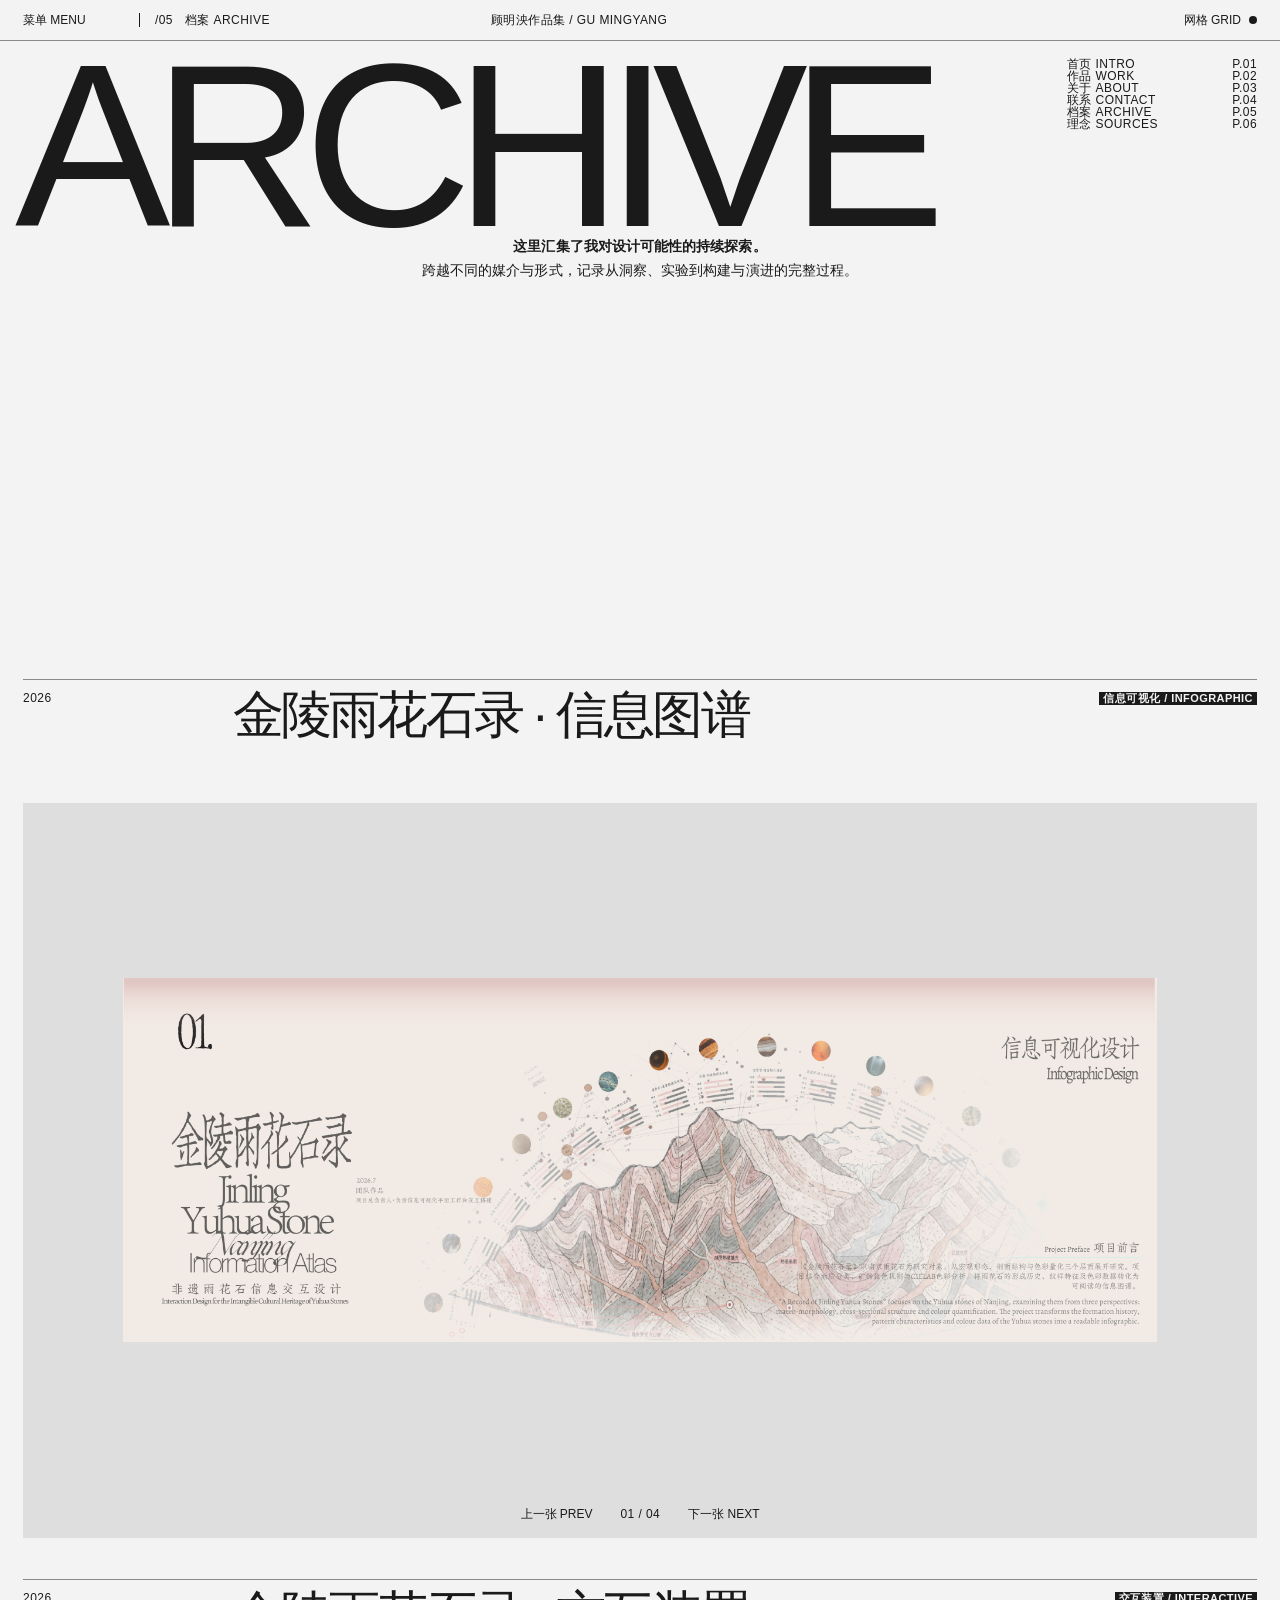
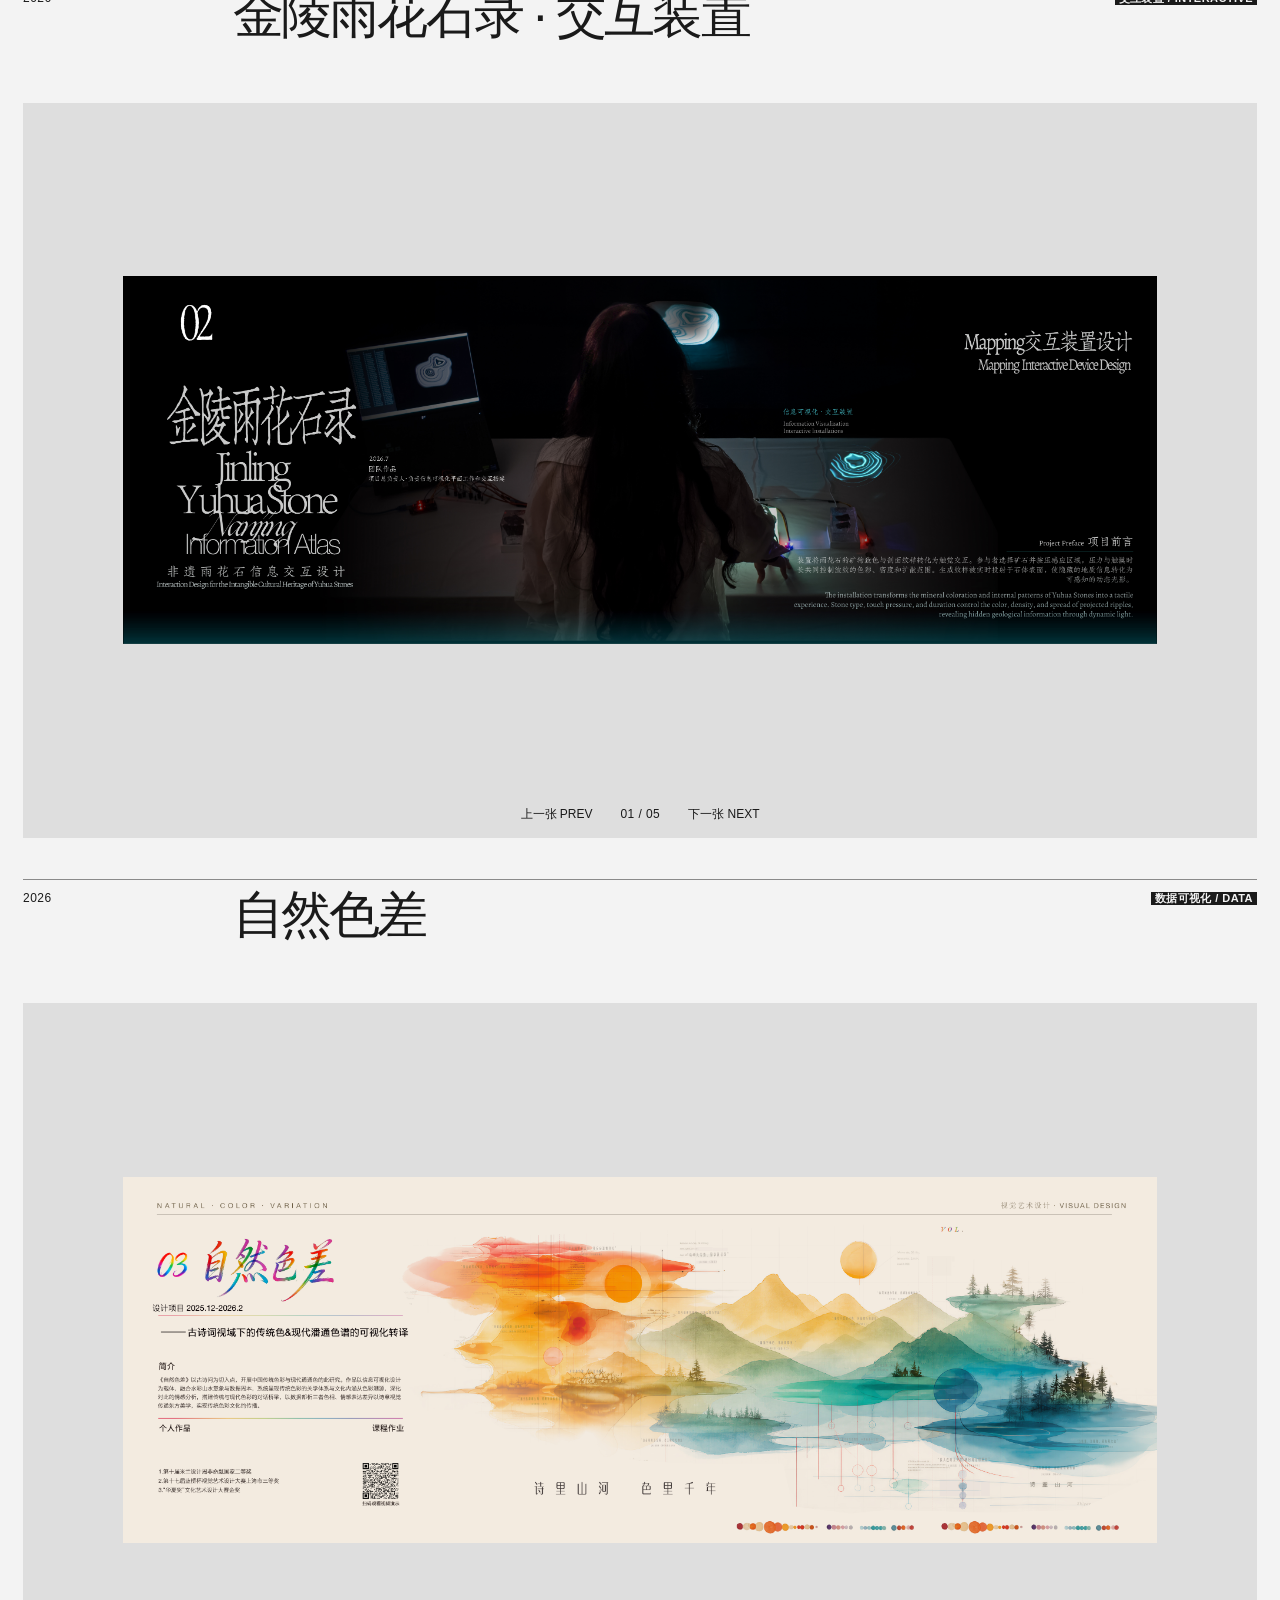
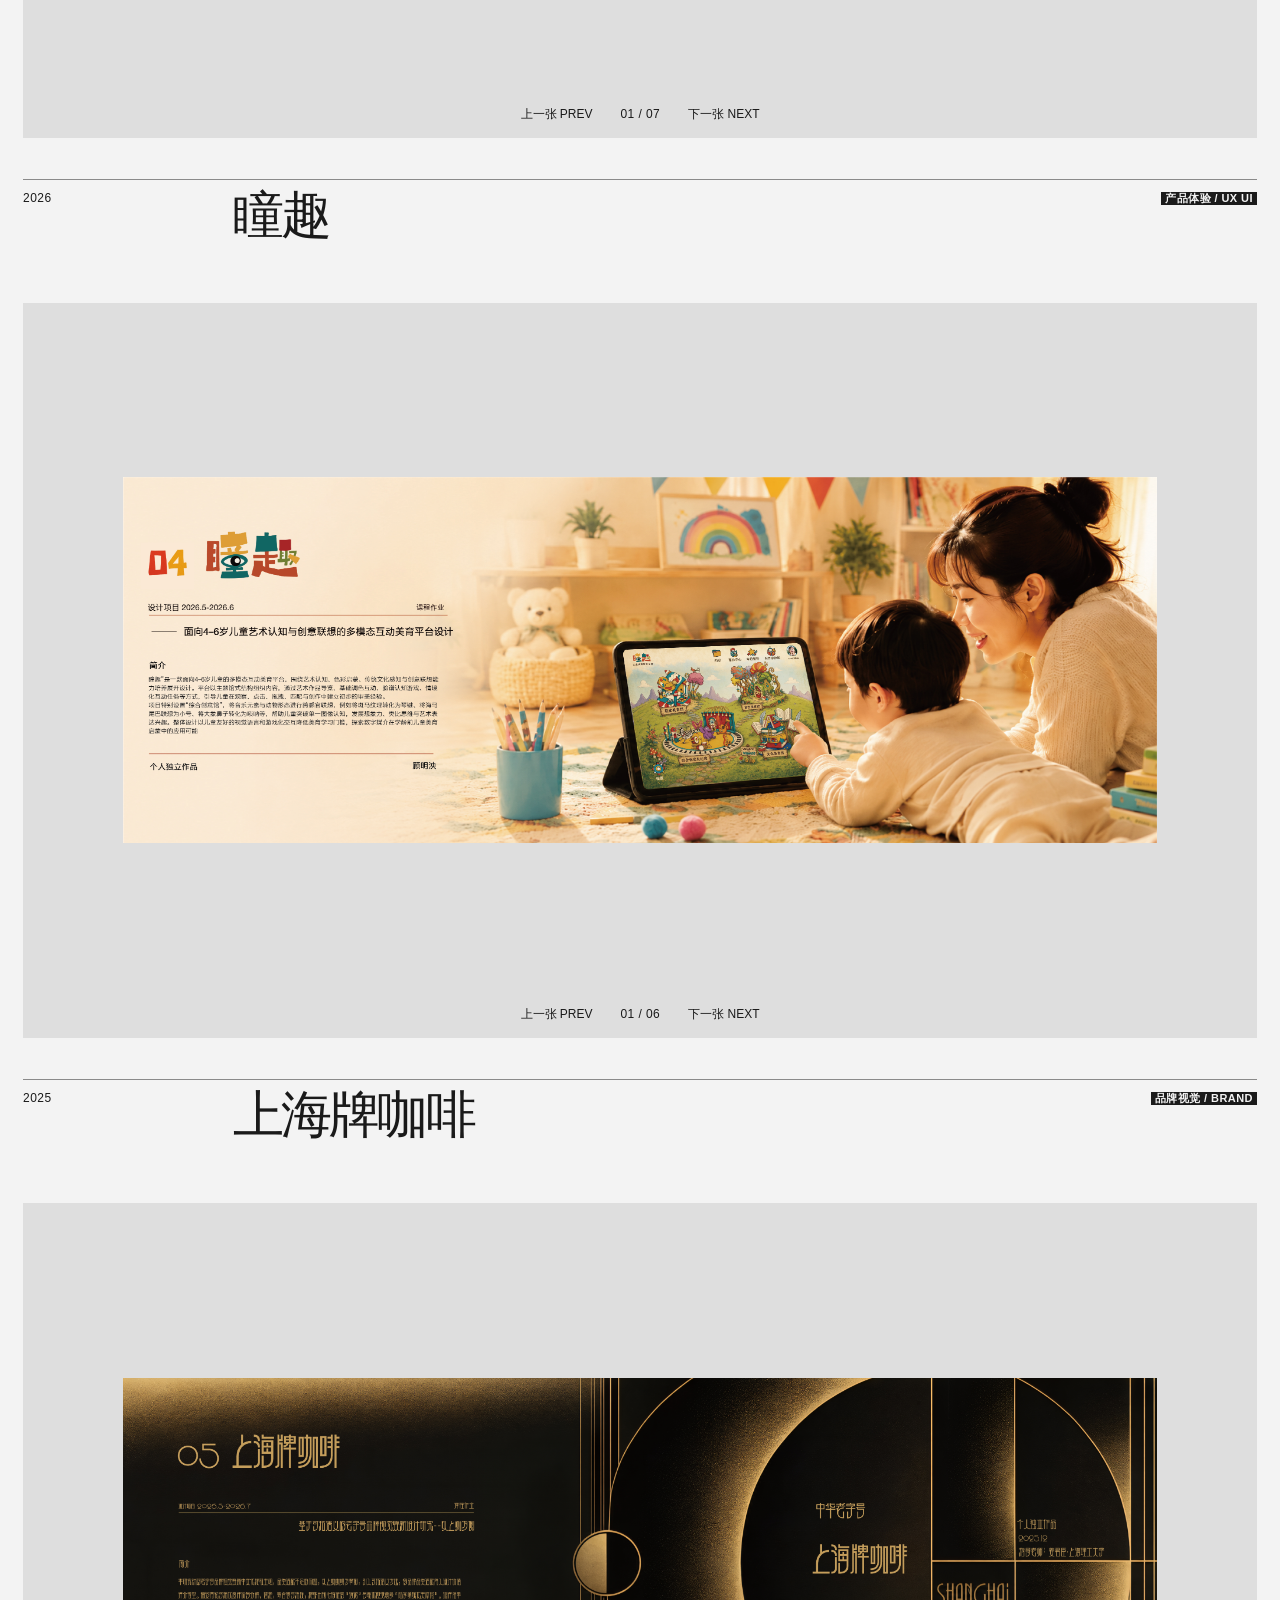
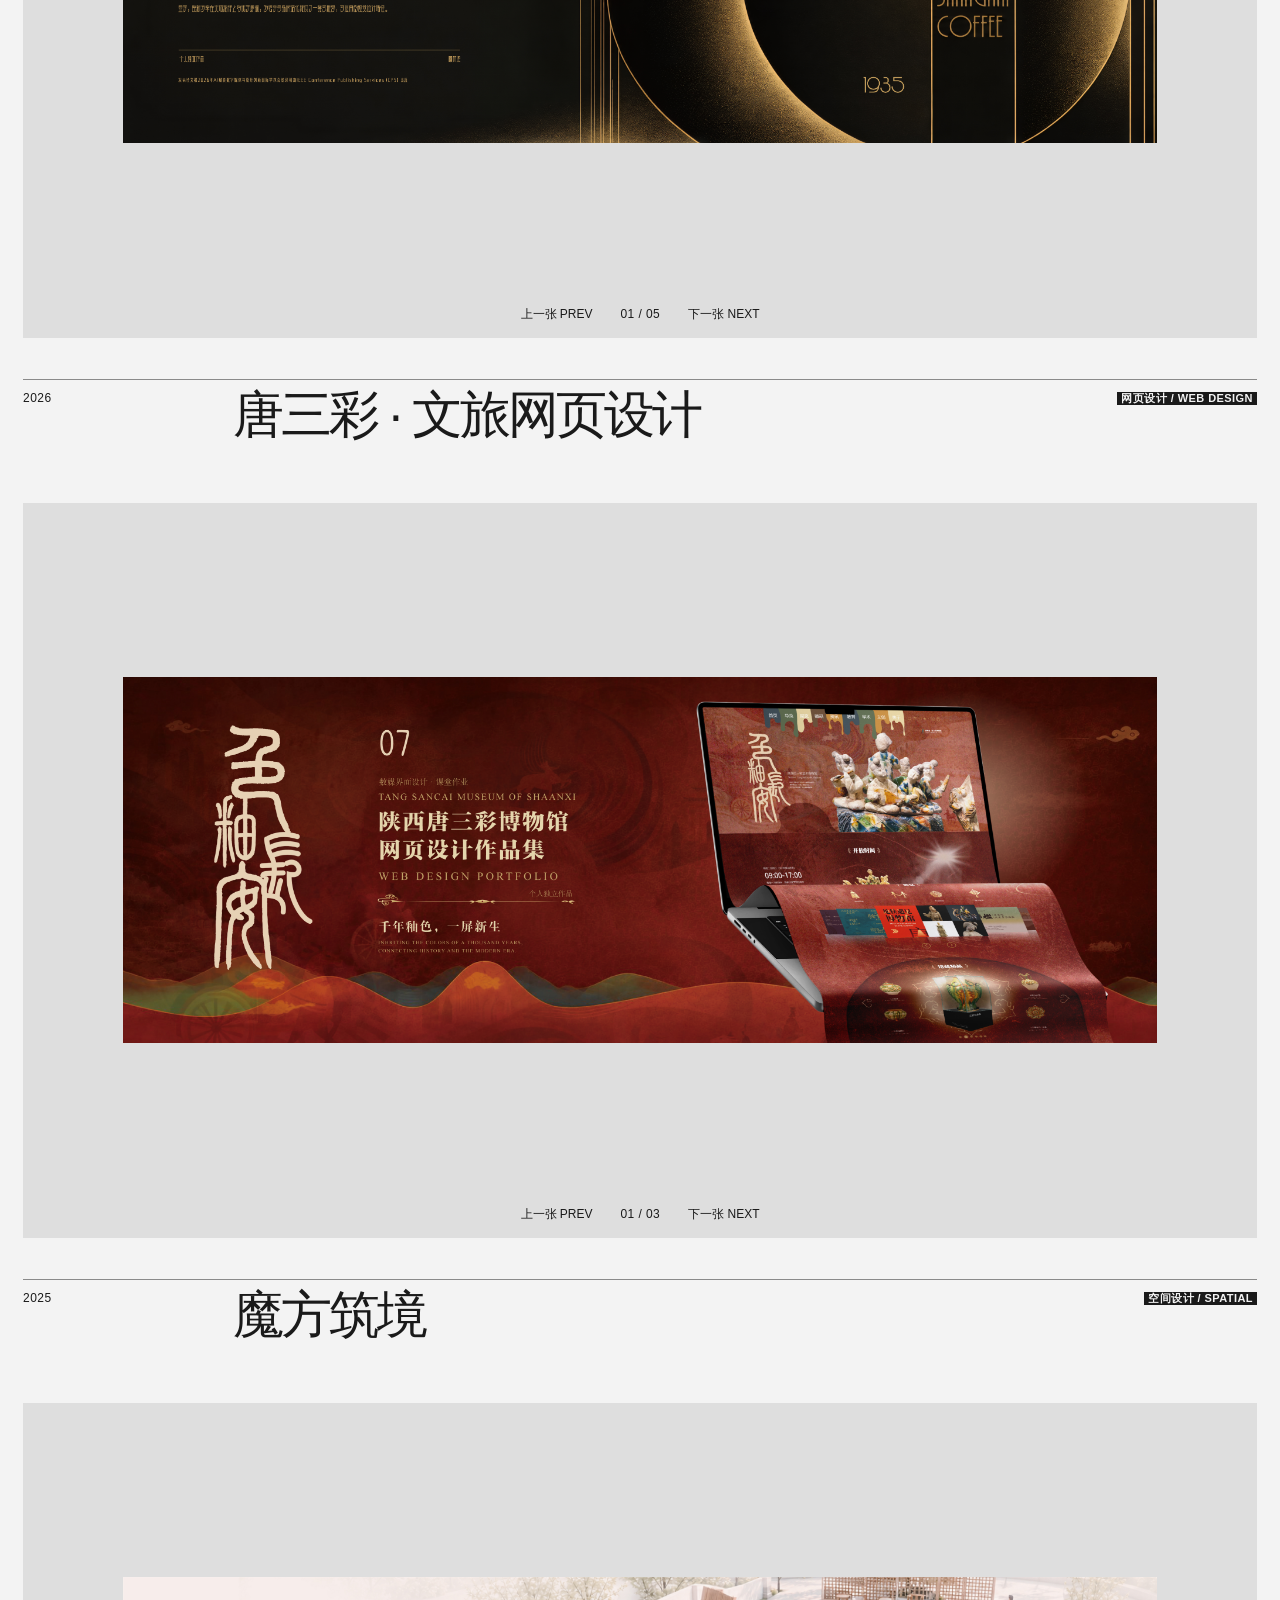
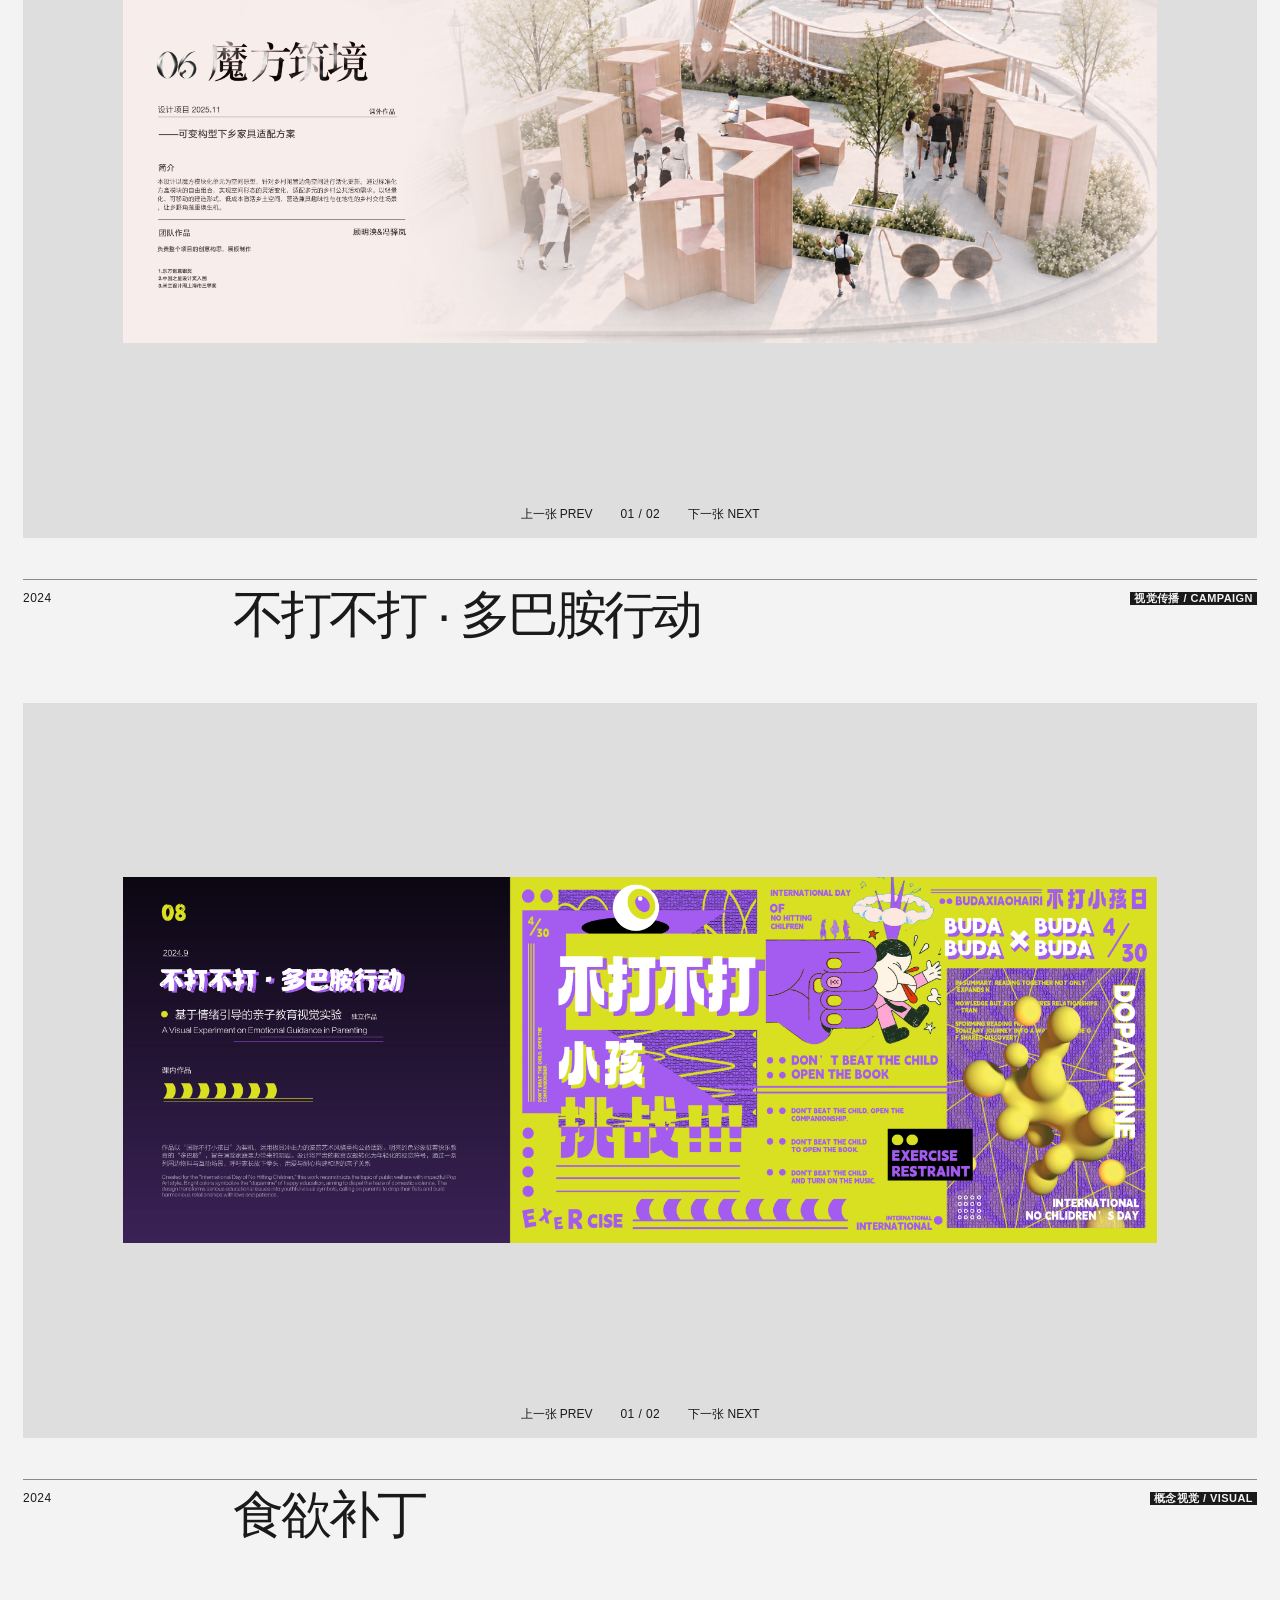
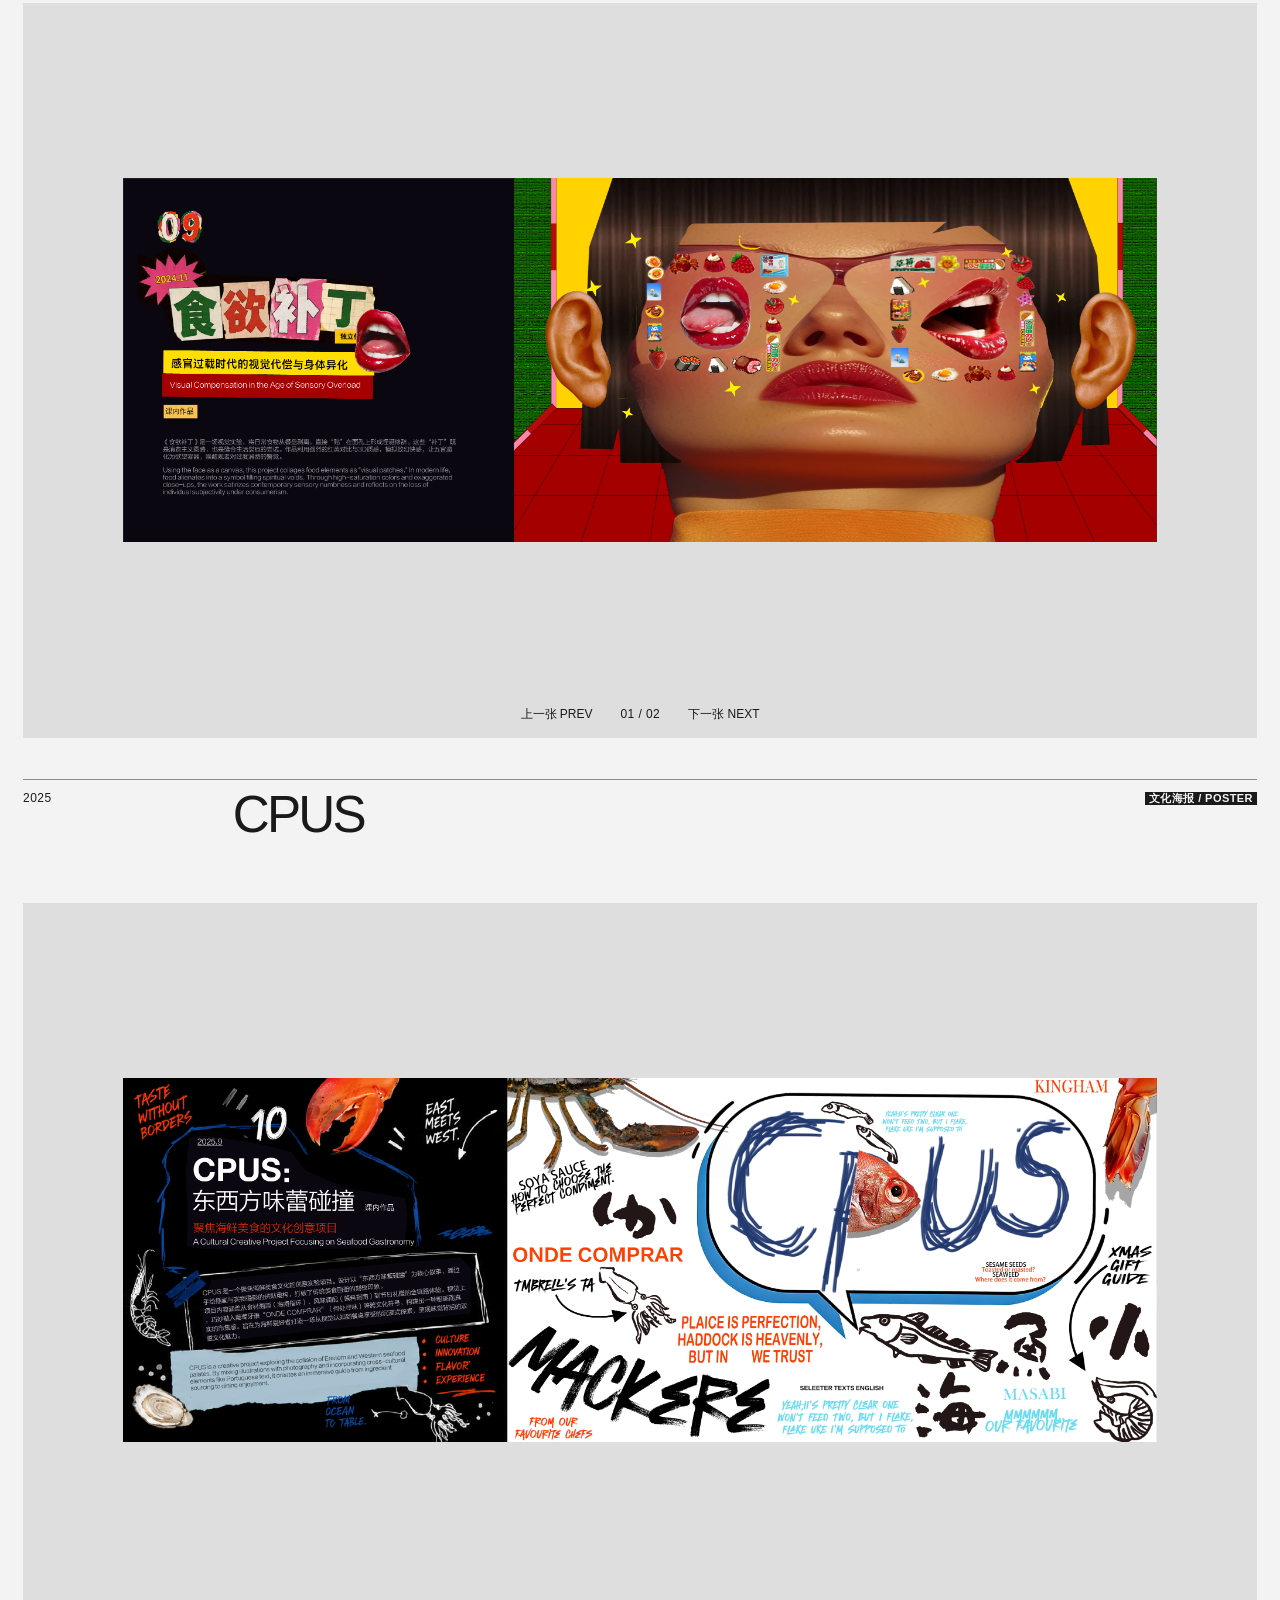
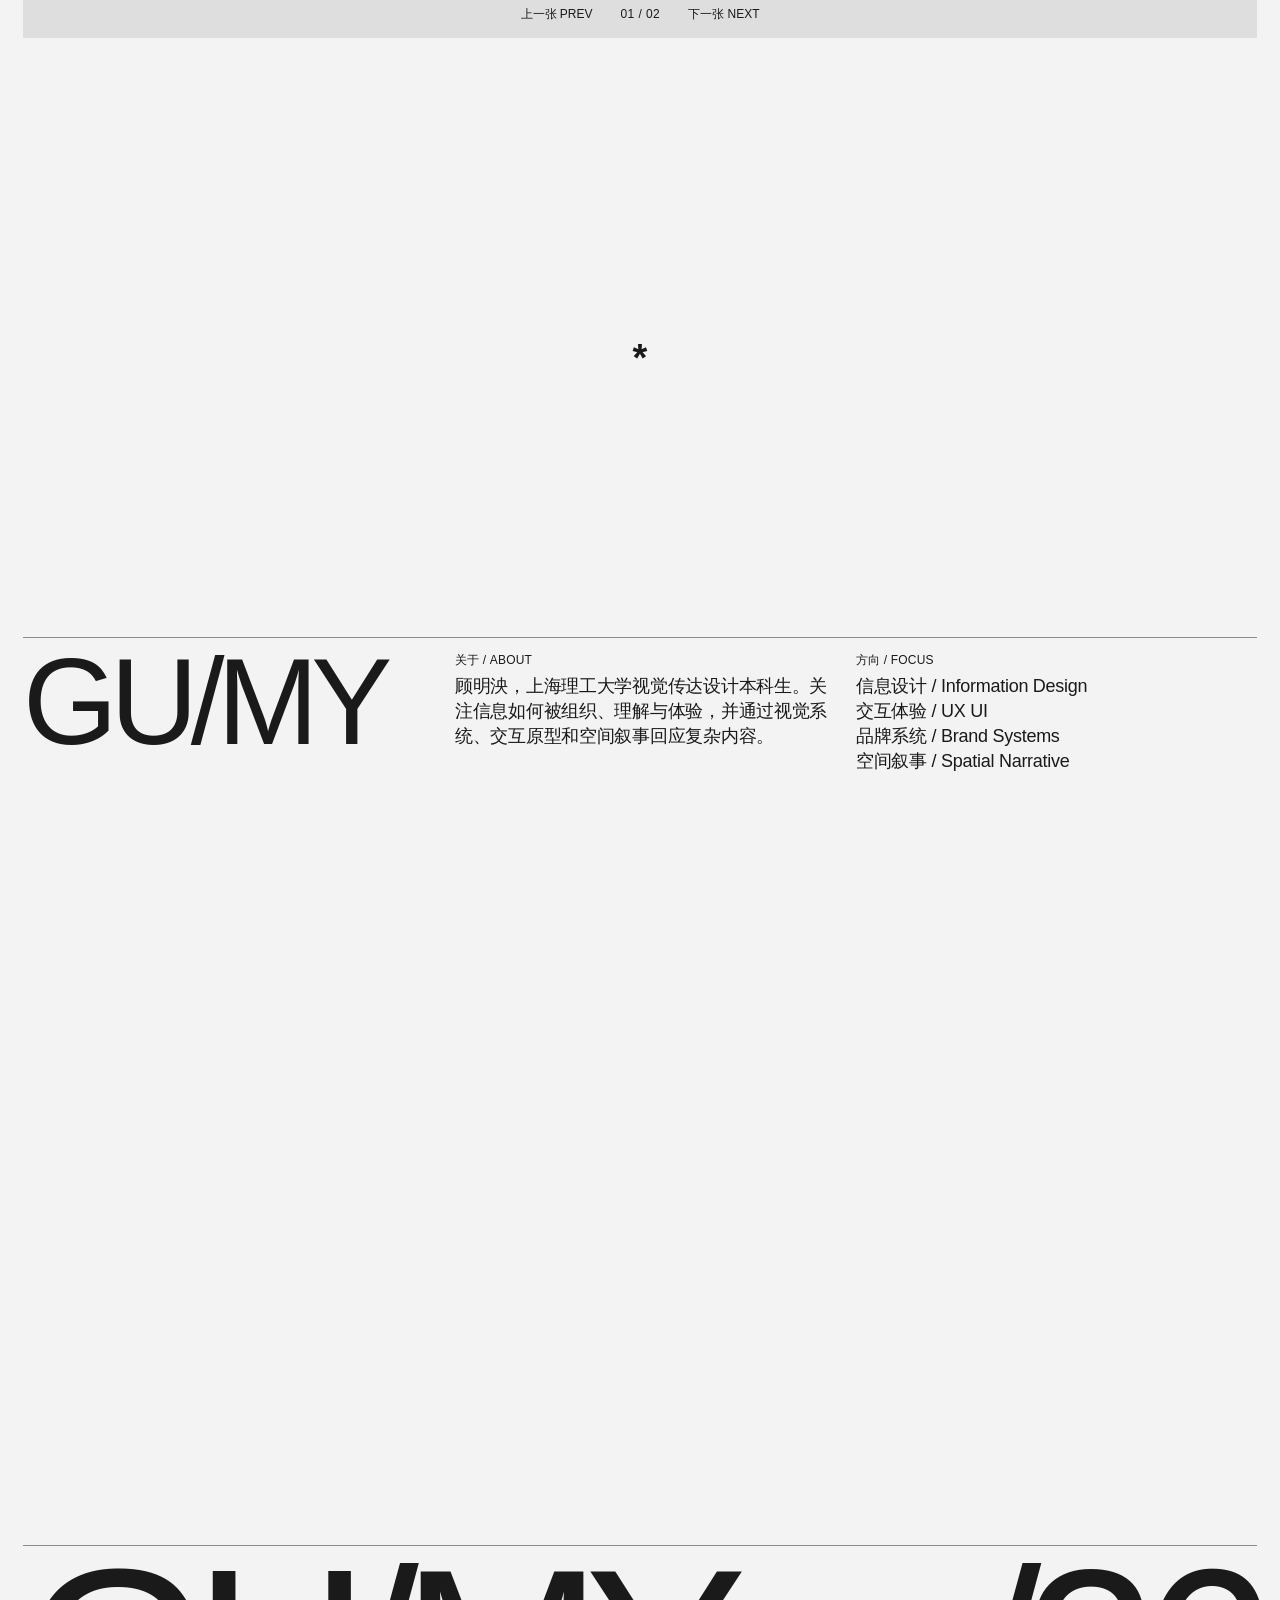
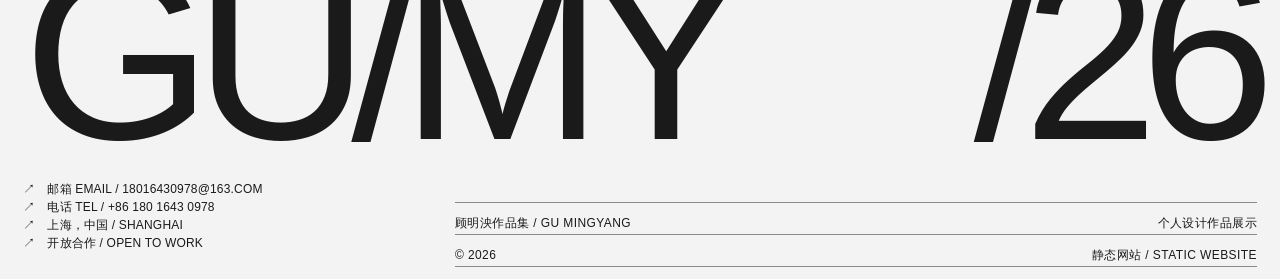
==== archive.html @ dac8054a "Deploy Gu Mingyang portfolio" ====
<!doctype html>
<html lang="zh-CN">
  <head>
    <meta charset="UTF-8" />
    <meta name="viewport" content="width=device-width, initial-scale=1.0" />
    <meta name="description" content="顾明泱设计作品档案，涵盖信息设计、交互体验、品牌与视觉系统。" />
    <meta name="theme-color" content="#f3f3f3" />
    <title>作品档案 — 顾明泱作品集</title>
    <link rel="stylesheet" href="styles.css" />
  </head>
  <body>
    <a class="skip-link" href="#archive">跳至项目档案</a>

    <div class="loader" aria-hidden="true">
      <span>100</span><i>/</i>
    </div>

    <header class="site-header">
      <button class="menu-trigger" type="button" aria-expanded="false" aria-controls="menu-panel">菜单 MENU</button>
      <div class="page-code"><i></i><span>/05</span><b>档案 ARCHIVE</b></div>
      <a class="site-id" href="index.html">顾明泱作品集 / GU MINGYANG</a>
      <button class="grid-trigger" type="button" aria-pressed="false"><span>网格 GRID</span><i></i></button>
    </header>

    <aside class="menu-panel" id="menu-panel" aria-hidden="true">
      <div class="menu-head"><h2>索引<br />Index</h2></div>
      <nav>
        <a href="index.html"><small>01/</small><strong>首页 Intro</strong><span>身份封面 / 精选项目 / 设计方法 /</span></a>
        <a href="#archive"><small>02/</small><strong>作品 Work</strong><span>信息设计 / 交互体验 / 品牌系统 / 空间与视觉实验 /</span></a>
        <a href="#about"><small>03/</small><strong>关于 About</strong><span>上海理工大学 / 视觉传达设计 / 研究方向 /</span></a>
        <a href="#contact"><small>04/</small><strong>联系 Contact</strong><span>邮箱 / 电话 / 项目合作 /</span></a>
        <a href="#archive"><small>05/</small><strong>档案 Archive</strong><span>十个精选项目 / 完整过程展板 /</span></a>
        <a href="#contact"><small>06/</small><strong>理念 Sources</strong><span>作品集 PDF / 项目展板 / 个人材料 /</span></a>
      </nav>
      <div class="menu-latest">
        <p>/ 最新项目 LATEST</p>
        <a class="menu-card" href="#project-yuhuashi-info">
          <img src="assets/covers/yuhuashi-info.jpg" alt="金陵雨花石录项目缩略图" />
          <span><b>01 /</b> 金陵雨花石录 · 信息图谱</span>
        </a>
      </div>
    </aside>

    <main>
      <section class="hero" id="intro">
        <div class="hero-index" aria-label="页面索引">
          <a href="index.html"><span>首页 INTRO</span><b>P.01</b></a>
          <a href="#archive"><span>作品 WORK</span><b>P.02</b></a>
          <a href="#about"><span>关于 ABOUT</span><b>P.03</b></a>
          <a href="#contact"><span>联系 CONTACT</span><b>P.04</b></a>
          <a href="#archive"><span>档案 ARCHIVE</span><b>P.05</b></a>
          <a href="#contact"><span>理念 SOURCES</span><b>P.06</b></a>
        </div>
        <h1><span>ARC</span><span>HIVE</span></h1>
        <div class="hero-copy">
          <p><strong>这里汇集了我对设计可能性的持续探索。</strong></p>
          <p>跨越不同的媒介与形式，记录从洞察、实验到构建与演进的完整过程。</p>
        </div>
      </section>

      <section class="archive" id="archive" aria-label="作品档案">
        <article class="project" id="project-yuhuashi-info" data-project="yuhuashi-info">
          <header class="project-head"><time>2026</time><h2><a href="project.html?id=yuhuashi-info">金陵雨花石录 · 信息图谱</a></h2><span>信息可视化 / INFOGRAPHIC</span></header>
          <div class="project-stage"><div class="slides"></div><div class="slide-controls"><button data-prev>上一张 PREV</button><b>01 / 04</b><button data-next>下一张 NEXT</button></div></div>
        </article>

        <article class="project" id="project-yuhuashi-installation" data-project="yuhuashi-installation">
          <header class="project-head"><time>2026</time><h2><a href="project.html?id=yuhuashi-installation">金陵雨花石录 · 交互装置</a></h2><span>交互装置 / INTERACTIVE</span></header>
          <div class="project-stage"><div class="slides"></div><div class="slide-controls"><button data-prev>上一张 PREV</button><b>01 / 05</b><button data-next>下一张 NEXT</button></div></div>
        </article>

        <article class="project" id="project-nature" data-project="nature">
          <header class="project-head"><time>2026</time><h2><a href="project.html?id=nature">自然色差</a></h2><span>数据可视化 / DATA</span></header>
          <div class="project-stage"><div class="slides"></div><div class="slide-controls"><button data-prev>上一张 PREV</button><b>01 / 07</b><button data-next>下一张 NEXT</button></div></div>
        </article>

        <article class="project" id="project-tongqu" data-project="tongqu">
          <header class="project-head"><time>2026</time><h2><a href="project.html?id=tongqu">瞳趣</a></h2><span>产品体验 / UX UI</span></header>
          <div class="project-stage"><div class="slides"></div><div class="slide-controls"><button data-prev>上一张 PREV</button><b>01 / 05</b><button data-next>下一张 NEXT</button></div></div>
        </article>

        <article class="project" id="project-coffee" data-project="coffee">
          <header class="project-head"><time>2025</time><h2><a href="project.html?id=coffee">上海牌咖啡</a></h2><span>品牌视觉 / BRAND</span></header>
          <div class="project-stage"><div class="slides"></div><div class="slide-controls"><button data-prev>上一张 PREV</button><b>01 / 05</b><button data-next>下一张 NEXT</button></div></div>
        </article>

        <article class="project" id="project-tangsancai" data-project="tangsancai">
          <header class="project-head"><time>2026</time><h2><a href="project.html?id=tangsancai">唐三彩 · 文旅网页设计</a></h2><span>网页设计 / WEB DESIGN</span></header>
          <div class="project-stage"><div class="slides"></div><div class="slide-controls"><button data-prev>上一张 PREV</button><b>01 / 03</b><button data-next>下一张 NEXT</button></div></div>
        </article>

        <article class="project" id="project-space" data-project="space">
          <header class="project-head"><time>2025</time><h2><a href="project.html?id=space">魔方筑境</a></h2><span>空间设计 / SPATIAL</span></header>
          <div class="project-stage"><div class="slides"></div><div class="slide-controls"><button data-prev>上一张 PREV</button><b>01 / 02</b><button data-next>下一张 NEXT</button></div></div>
        </article>

        <article class="project" id="project-dopamine" data-project="dopamine">
          <header class="project-head"><time>2024</time><h2><a href="project.html?id=dopamine">不打不打 · 多巴胺行动</a></h2><span>视觉传播 / CAMPAIGN</span></header>
          <div class="project-stage"><div class="slides"></div><div class="slide-controls"><button data-prev>上一张 PREV</button><b>01 / 02</b><button data-next>下一张 NEXT</button></div></div>
        </article>

        <article class="project" id="project-appetite" data-project="appetite">
          <header class="project-head"><time>2024</time><h2><a href="project.html?id=appetite">食欲补丁</a></h2><span>概念视觉 / VISUAL</span></header>
          <div class="project-stage"><div class="slides"></div><div class="slide-controls"><button data-prev>上一张 PREV</button><b>01 / 02</b><button data-next>下一张 NEXT</button></div></div>
        </article>

        <article class="project" id="project-cpus" data-project="cpus">
          <header class="project-head"><time>2025</time><h2><a href="project.html?id=cpus">CPUS</a></h2><span>文化海报 / POSTER</span></header>
          <div class="project-stage"><div class="slides"></div><div class="slide-controls"><button data-prev>上一张 PREV</button><b>01 / 02</b><button data-next>下一张 NEXT</button></div></div>
        </article>
      </section>

      <section class="about" id="about">
        <div class="about-star">*</div>
        <div class="about-grid">
          <h2>GU/MY</h2>
          <div><span>关于 / ABOUT</span><p>顾明泱，上海理工大学视觉传达设计本科生。关注信息如何被组织、理解与体验，并通过视觉系统、交互原型和空间叙事回应复杂内容。</p></div>
          <div><span>方向 / FOCUS</span><p>信息设计 / Information Design<br />交互体验 / UX UI<br />品牌系统 / Brand Systems<br />空间叙事 / Spatial Narrative</p></div>
        </div>
      </section>

      <footer id="contact">
        <div class="footer-lockup"><span>GU/MY</span><b>/26</b></div>
        <div class="footer-info">
          <div class="contact-links">
            <a href="mailto:18016430978@163.com">↗　邮箱 EMAIL / 18016430978@163.COM</a>
            <a href="tel:+8618016430978">↗　电话 TEL / +86 180 1643 0978</a>
            <span>↗　上海，中国 / SHANGHAI</span>
            <span>↗　开放合作 / OPEN TO WORK</span>
          </div>
          <div class="footer-meta"><span>顾明泱作品集 / GU MINGYANG</span><span>个人设计作品展示</span><span>© 2026</span><span>静态网站 / STATIC WEBSITE</span></div>
        </div>
      </footer>
    </main>

    <div class="grid-overlay" aria-hidden="true">
      <div class="grid-columns">
        <i></i><i></i><i></i><i></i><i></i><i></i>
        <i></i><i></i><i></i><i></i><i></i><i></i>
      </div>
    </div>
    <script src="script.js"></script>
  </body>
</html>
---- styles.css ----
:root {
  --paper: #f3f3f3;
  --ink: #1a1a1a;
  --stage: #dedede;
  --line: #8a8a8a;
  --sans: "PP Neue Montreal", "Helvetica Neue", Helvetica, Arial, "PingFang SC", "Microsoft YaHei", sans-serif;
  --drawer-width: 376px;
}

* { box-sizing: border-box; }
html { scroll-behavior: smooth; }
body { margin: 0; overflow-x: hidden; background: var(--paper); color: var(--ink); font-family: var(--sans); font-size: 12px; line-height: 1; letter-spacing: .015em; }
button, a { color: inherit; font: inherit; }
button { padding: 0; border: 0; background: none; cursor: pointer; }
a { text-decoration: none; }
img { display: block; max-width: 100%; }
button:focus-visible, a:focus-visible { outline: 1px dashed var(--ink); outline-offset: 3px; }

.skip-link { position: fixed; z-index: 1000; top: -60px; left: 14px; padding: 8px 10px; background: var(--ink); color: var(--paper); }
.skip-link:focus { top: 50px; }

.loader {
  position: fixed; z-index: 999; inset: 0; display: flex; justify-content: space-between; align-items: center;
  padding: 0 2vw; overflow: hidden; background: var(--ink); color: var(--paper);
  font-size: 30vw; font-weight: 500; letter-spacing: -.08em; transition: transform .8s cubic-bezier(.77,0,.18,1), visibility .8s;
}
.loader i { font-style: normal; }
.loader.is-gone { transform: translateY(-100%); visibility: hidden; }

.site-header {
  position: fixed; z-index: 100; top: 0; left: 0; right: 0; height: 41px; padding: 0 23px;
  display: grid; grid-template-columns: 116px 352px 1fr auto; align-items: center;
  border-bottom: 1px solid var(--line); background: rgba(243,243,243,.93); backdrop-filter: blur(8px);
  text-transform: uppercase; letter-spacing: .035em; transition: transform .55s cubic-bezier(.77,0,.18,1);
}
.menu-trigger { justify-self: start; text-transform: uppercase; }
.page-code { display: grid; grid-template-columns: 16px 30px 1fr; align-items: center; gap: 0; }
.page-code i { width: 1px; height: 14px; background: var(--ink); }
.page-code b { font-weight: 400; }
.site-id { justify-self: start; }
.grid-trigger { display: flex; align-items: center; gap: 8px; text-transform: uppercase; }
.grid-trigger i { width: 8px; height: 8px; border-radius: 50%; background: var(--ink); }

.menu-panel {
  position: fixed; z-index: 150; top: 0; bottom: 0; left: 0; width: var(--drawer-width); padding: 24px 23px 44px;
  overflow-y: auto; background: var(--paper); border-right: 6px solid var(--ink);
  transform: translateX(-101%); transition: transform .55s cubic-bezier(.77,0,.18,1);
}
.menu-panel.is-open { transform: none; }
.menu-head h2 { margin: 0 0 71px; font-size: 54px; font-weight: 500; line-height: .9; letter-spacing: -.055em; }
.menu-panel nav { display: grid; margin-left: 36px; }
.menu-panel nav a { display: grid; grid-template-columns: 35px 1fr; align-content: start; }
.menu-panel nav a:nth-child(1) { min-height: 126px; }
.menu-panel nav a:nth-child(2) { min-height: 165px; }
.menu-panel nav a:nth-child(3) { min-height: 112px; }
.menu-panel nav a:nth-child(4) { min-height: 96px; }
.menu-panel nav a:nth-child(5) { min-height: 110px; }
.menu-panel nav a:nth-child(6) { min-height: 100px; }
.menu-panel nav small { font-size: 12px; }
.menu-panel nav strong { font-size: 29px; font-weight: 500; line-height: .85; letter-spacing: -.055em; }
.menu-panel nav span { grid-column: 1 / -1; width: calc(100% + 36px); margin: 18px 0 0 -36px; text-align: center; font-weight: 600; line-height: .98; letter-spacing: .02em; }
.menu-panel nav a:hover strong { text-decoration: underline; text-decoration-thickness: 1px; text-underline-offset: 3px; }
.menu-latest { margin-top: 9px; }
.menu-latest > p { margin: 0 0 38px 36px; text-transform: uppercase; }
.menu-card { position: relative; display: block; aspect-ratio: 1.3; padding: 16px; overflow: hidden; border-radius: 14px; background: var(--ink); color: var(--paper); }
.menu-card img { width: 100%; height: calc(100% - 28px); object-fit: contain; filter: grayscale(1); mix-blend-mode: screen; }
.menu-card span { position: absolute; right: 16px; bottom: 13px; left: 16px; display: flex; justify-content: space-between; text-transform: uppercase; }
.menu-card b { font-weight: 400; }

main { transition: transform .55s cubic-bezier(.77,0,.18,1); }
body.menu-open main,
body.menu-open .site-header { transform: translateX(var(--drawer-width)); }

.hero { position: relative; min-height: 75.4vh; padding: 50px 23px 0; }
.hero h1 {
  margin: 0 -8px; display: flex; font-size: clamp(150px, 18.2vw, 270px); font-weight: 500;
  line-height: .82; letter-spacing: -.075em; white-space: nowrap;
}
.hero h1 span { display: inline; }
.hero-copy { width: 38%; margin: -4px auto 0; text-align: center; font-size: 14px; font-weight: 500; line-height: 1.4; letter-spacing: .005em; }
.hero-copy strong { font-weight: 600; }
.hero-copy p { margin: 0; }
.hero-copy p + p { margin-top: 4px; }
.hero-index { position: absolute; top: 58px; right: 23px; display: grid; min-width: 190px; z-index: 2; letter-spacing: .035em; }
.hero-index a { display: grid; grid-template-columns: 1fr auto; column-gap: 20px; }
.hero-index a:hover span, .hero-index a:focus-visible span { text-decoration: underline; text-underline-offset: 2px; }
.hero-index b { font-weight: 400; }

.archive { padding: 0 23px; }
.project { scroll-margin-top: 41px; }
.project { min-height: 100vh; padding-top: 1px; scroll-margin-top: 41px; transition: width .3s; }
.project-head {
  position: relative; display: grid; grid-template-columns: 17% 1fr auto; align-items: start; min-height: 124px; margin-top: -1px;
  padding-top: 12px; border-top: 1px solid var(--line);
}
.project-head time { font-size: 12px; letter-spacing: .04em; }
.project-head h2 { margin: -1px 0 0; font-size: clamp(42px, 4vw, 62px); font-weight: 400; line-height: .92; letter-spacing: -.055em; }
.project-head h2:focus-visible { outline: 1px dashed var(--ink); outline-offset: 5px; }
.project-head > span { padding: 1px 4px; background: var(--ink); color: var(--paper); font-size: 11px; font-weight: 600; text-transform: uppercase; letter-spacing: .04em; }

.project-float {
  position: absolute; z-index: 96; top: 0; right: 17%; width: 15.5vw; height: 23.25vw;
  max-width: 317px; max-height: 476px; min-width: 224px; min-height: 336px;
  overflow: hidden; border-radius: 15px; background: #0d0d0d; pointer-events: none;
  opacity: 0; transform: translateY(-25%) scale(.96); transform-origin: 50% 50%;
  display: block; padding: 0;
  transition: opacity .18s ease, transform .45s cubic-bezier(.77,0,.18,1);
}
.project-float img { width: 100%; height: 100%; min-height: 0; object-fit: cover; }
.project-head:hover .project-float,
.project-head:focus-within .project-float { opacity: 1; transform: translateY(-25%) scale(1); }

.project-stage { position: relative; height: calc(100vh - 165px); min-height: 560px; overflow: hidden; background: var(--stage); }
.slides { position: absolute; inset: 0; }
.slide {
  position: absolute; inset: 0; display: grid; place-items: center; padding: 48px 60px 68px;
  opacity: 0; transform: translateX(3%); transition: opacity .45s ease, transform .6s cubic-bezier(.77,0,.18,1);
}
.slide.is-active { opacity: 1; transform: none; z-index: 2; }
.slide img { width: 100%; height: 100%; object-fit: contain; }
.slide video { width: 100%; height: 100%; object-fit: contain; background: #0b0b0d; }
.slide-controls {
  position: absolute; z-index: 5; left: 50%; bottom: 18px; transform: translateX(-50%);
  display: grid; grid-template-columns: auto auto auto; gap: 28px; align-items: center; text-transform: uppercase; letter-spacing: .035em;
}
.slide-controls button:hover { text-decoration: underline; }
.slide-controls b { font-weight: 400; }

.grid-overlay {
  position: fixed; z-index: 260; inset: 0; pointer-events: none; opacity: 0; visibility: hidden;
  background: repeating-linear-gradient(to bottom, rgba(56, 101, 255, .32) 0 1px, transparent 1px 14px);
  transition: opacity .2s, visibility .2s;
}
.grid-overlay.is-visible { opacity: 1; visibility: visible; }
.grid-columns { position: absolute; inset: 0 23px; display: grid; grid-template-columns: repeat(12, 1fr); gap: 16px; }
.grid-columns i { background: rgba(26, 26, 26, .055); border-right: 1px solid rgba(26, 26, 26, .08); border-left: 1px solid rgba(26, 26, 26, .08); }

.about { min-height: 100vh; padding: 0 23px; }
.about-star { min-height: 62vh; display: grid; place-items: center; font-size: 38px; font-weight: 700; }
.about-grid { display: grid; grid-template-columns: 35% 32.5% 32.5%; padding: 16px 0 26px; border-top: 1px solid var(--line); }
.about-grid h2 { margin: 0; font-size: 9.5vw; font-weight: 500; line-height: .8; letter-spacing: -.06em; }
.about-grid > div { padding-right: 28px; }
.about-grid span { display: block; margin-bottom: 8px; }
.about-grid p { margin: 0; font-size: 18px; line-height: 1.4; letter-spacing: -.015em; }

footer { min-height: 100vh; padding: 0 23px 12px; display: flex; flex-direction: column; justify-content: flex-end; }
.footer-lockup { display: flex; justify-content: space-between; align-items: flex-end; border-top: 1px solid var(--line); }
.footer-lockup span, .footer-lockup b { font-size: clamp(150px, 19vw, 280px); font-weight: 500; line-height: .9; letter-spacing: -.075em; }
.footer-lockup b { font-weight: 500; }
.footer-info { display: grid; grid-template-columns: 35% 65%; align-items: end; }
.contact-links { display: grid; gap: 6px; padding: 18px 0; text-transform: uppercase; }
.contact-links a:hover { text-decoration: underline; }
.footer-meta { display: grid; grid-template-columns: 1fr 1.4fr; border-top: 1px solid var(--line); text-transform: uppercase; letter-spacing: .035em; }
.footer-meta span { padding: 14px 0 5px; border-bottom: 1px solid var(--line); }
.footer-meta span:nth-child(even) { text-align: right; }

@media (max-width: 760px) {
  :root { --drawer-width: calc(100vw - 58px); }
  .site-header { height: 44px; padding: 0 14px; grid-template-columns: 90px 1fr auto; }
  .page-code { grid-template-columns: 12px 31px 1fr; }
  .site-id { display: none; }
  .grid-trigger { justify-self: end; }
  .hero { min-height: 88vh; padding: 44px 14px 0; }
  .hero-index { display: none; }
  .hero h1 { margin: 8px 0 0; display: block; font-size: 35vw; line-height: .74; letter-spacing: -.08em; }
  .hero h1 span { display: block; }
  .hero h1 span:last-child { padding-left: 25%; }
  .hero-copy { width: 100%; margin: 14px 0 0; text-align: left; font-size: 15px; line-height: .98; }
  .hero-copy p:last-child { width: 90%; margin: 10px auto 0; text-align: center; }

  .archive { padding: 0 14px; }
  .project { min-height: 100vh; scroll-margin-top: 44px; }
  .project-head { grid-template-columns: 1fr auto; min-height: 103px; padding-top: 4px; }
  .project-head time { grid-column: 1; }
  .project-head h2 { grid-column: 1 / -1; grid-row: 2; font-size: 30px; white-space: nowrap; overflow: hidden; text-overflow: ellipsis; }
  .project-head > span { grid-column: 2; grid-row: 1; }
  .project-float { display: none; }
  .project-stage { height: 56vh; min-height: 400px; }
  .slide { padding: 30px 0 58px; }
  .slide-controls { bottom: 17px; gap: 20px; }

  .menu-panel { padding: 14px 14px 40px; }
  .menu-head h2 { font-size: 48px; margin-bottom: 68px; }
  .menu-panel nav a { min-height: 145px; }
  .grid-columns { inset: 0 14px; grid-template-columns: repeat(6, 1fr); gap: 10px; }
  .grid-columns i:nth-child(n + 7) { display: none; }

  .about { min-height: 100vh; padding: 0 14px; }
  .about-star { min-height: 62vh; }
  .about-grid { grid-template-columns: 1fr; gap: 24px; }
  .about-grid h2 { font-size: 30vw; }
  .about-grid p { font-size: 17px; }
  footer { min-height: 100vh; padding: 0 14px 10px; }
  .footer-lockup { overflow: hidden; }
  .footer-lockup span, .footer-lockup b { font-size: 32vw; white-space: nowrap; }
  .footer-info { grid-template-columns: 1fr; }
  .contact-links { gap: 14px; padding: 26px 0 72px; font-size: 13px; }
  .footer-meta { grid-template-columns: 1fr; }
  .footer-meta span, .footer-meta span:nth-child(even) { padding: 8px 0; text-align: left; }
}

@media (prefers-reduced-motion: reduce) {
  *, *::before, *::after { scroll-behavior: auto !important; transition-duration: .01ms !important; animation-duration: .01ms !important; }
}
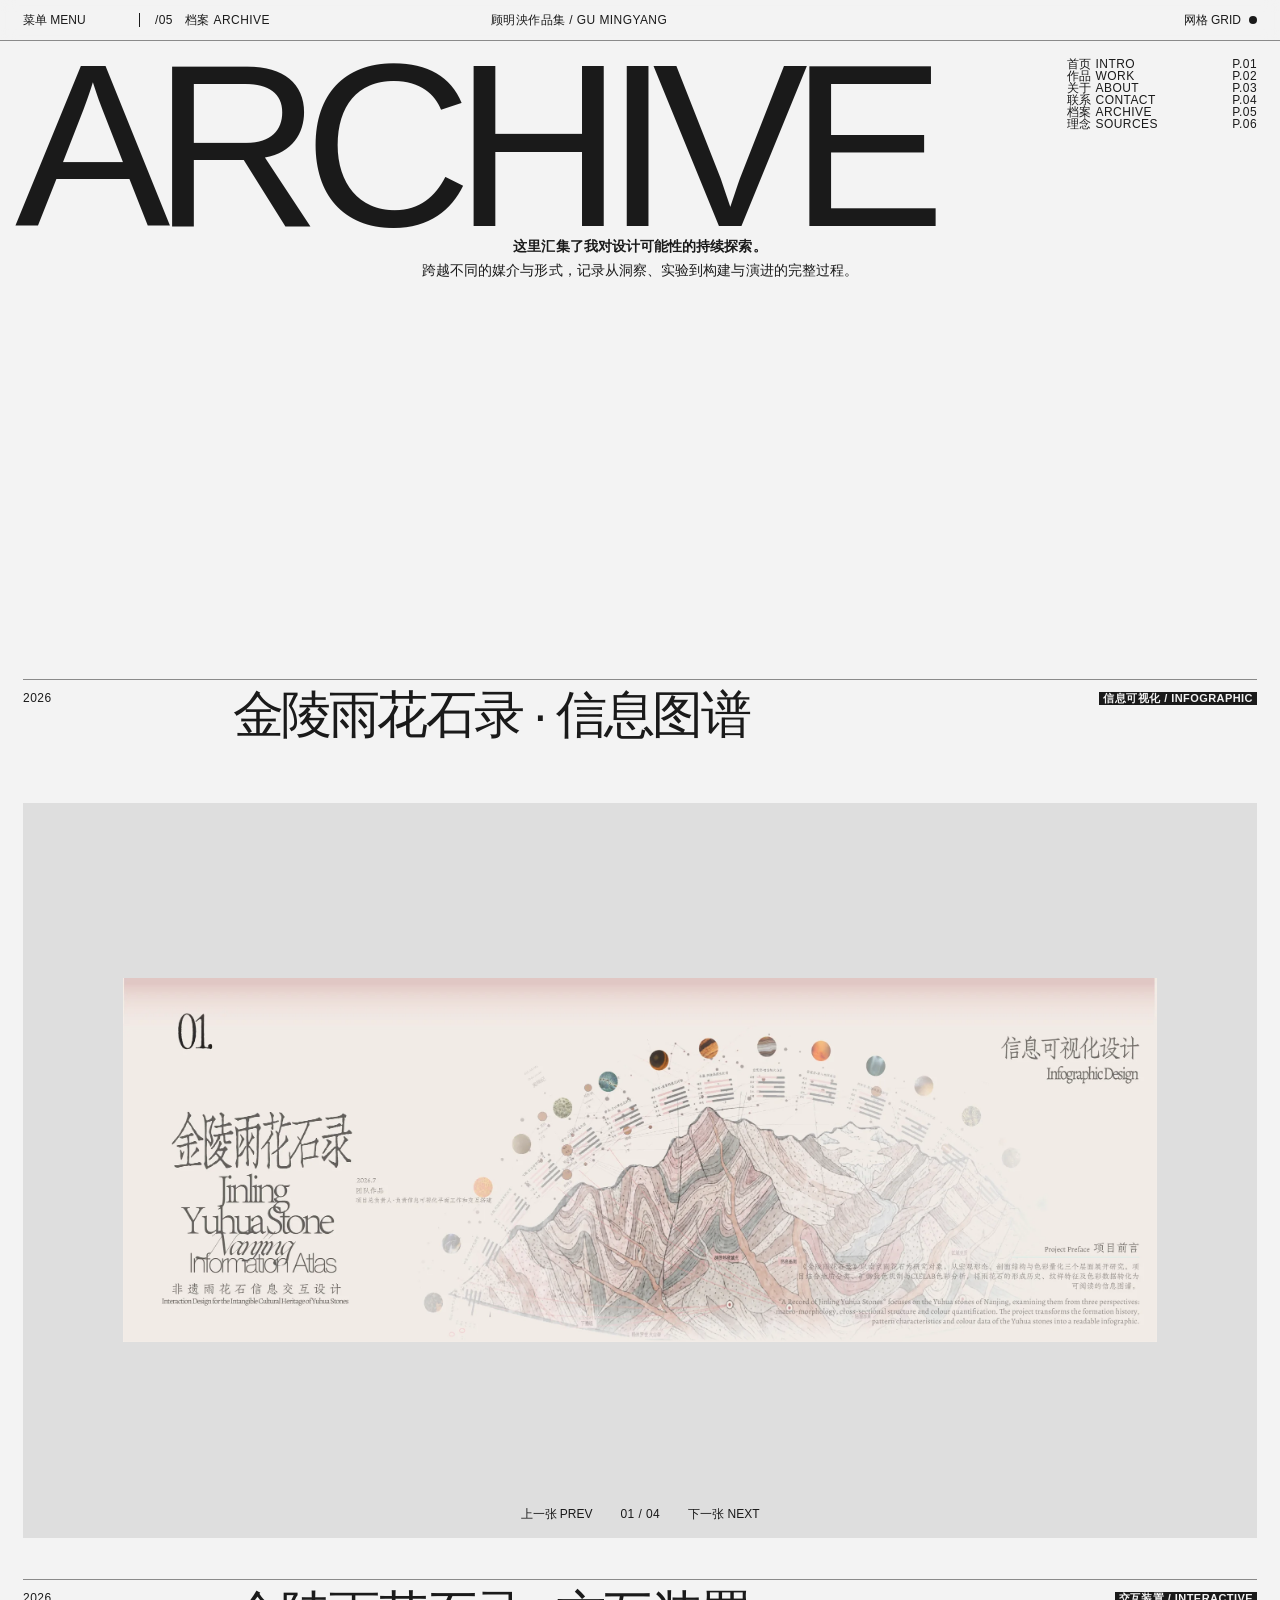
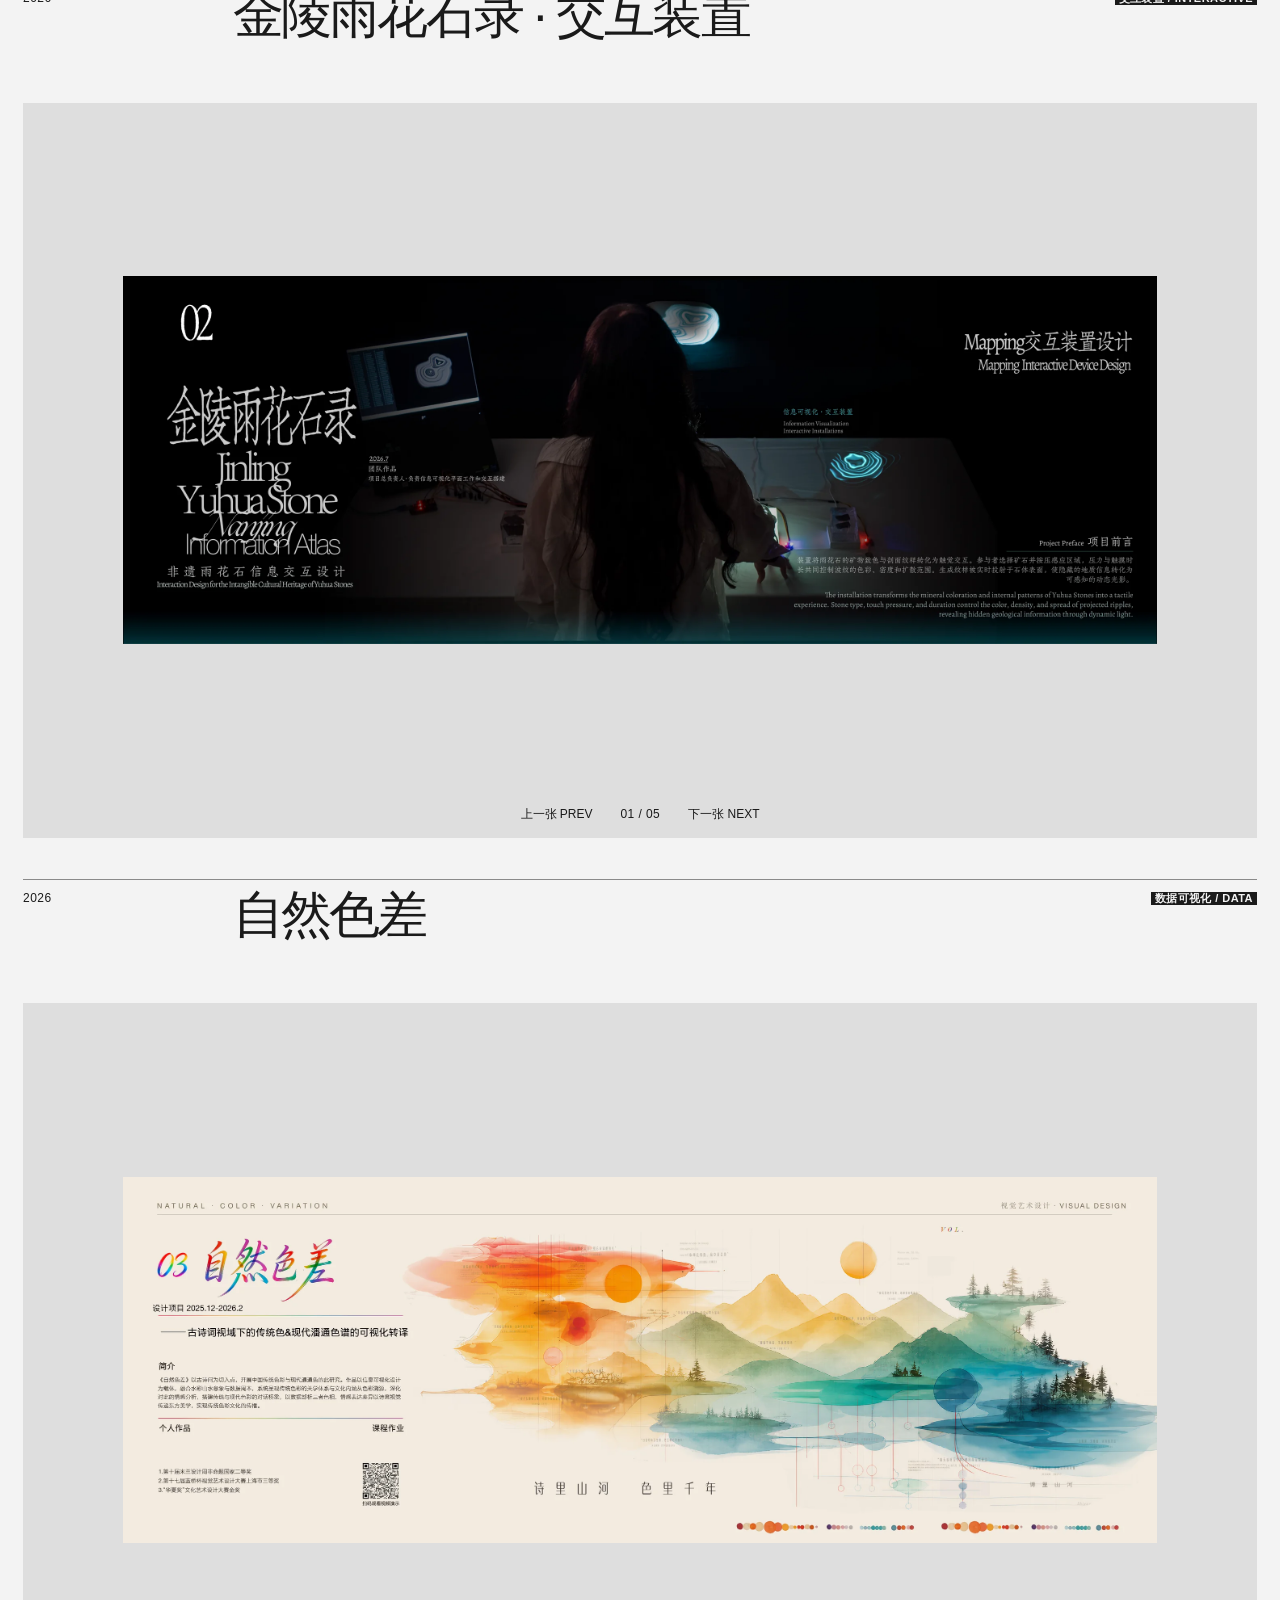
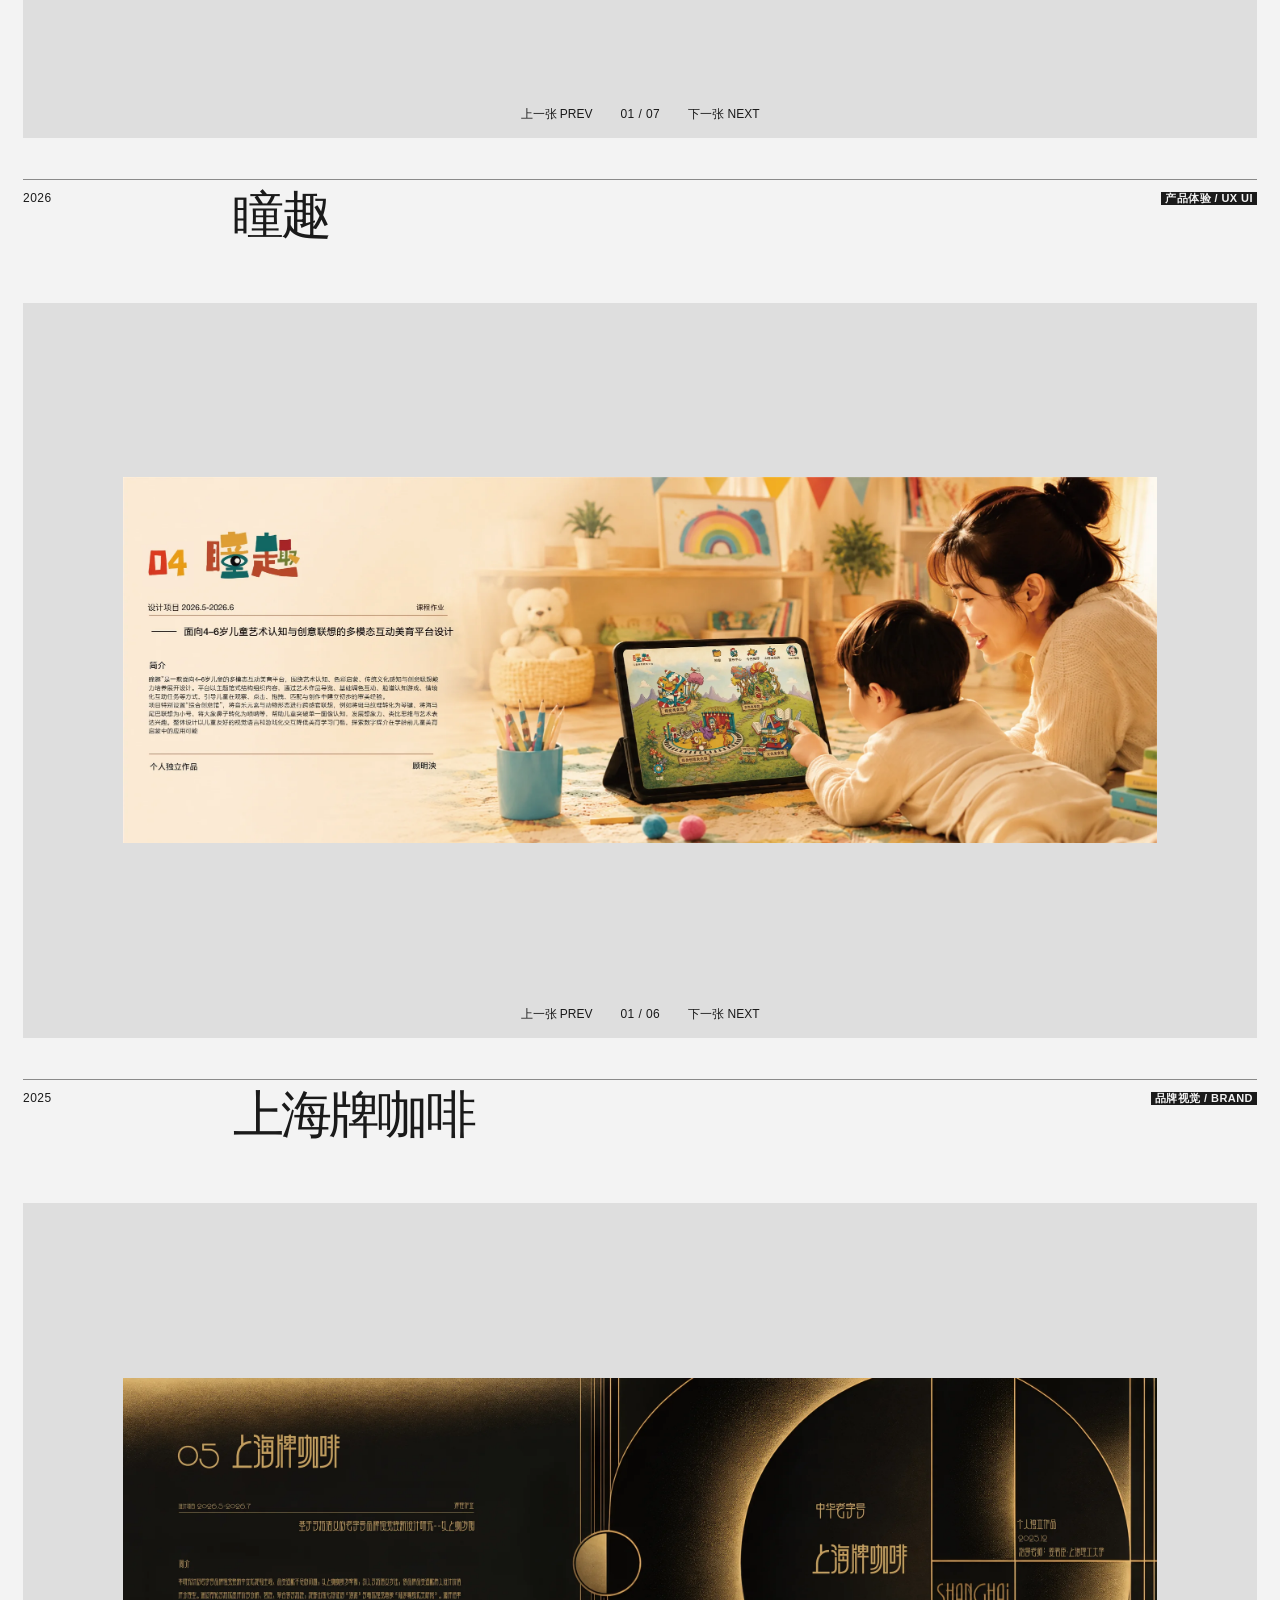
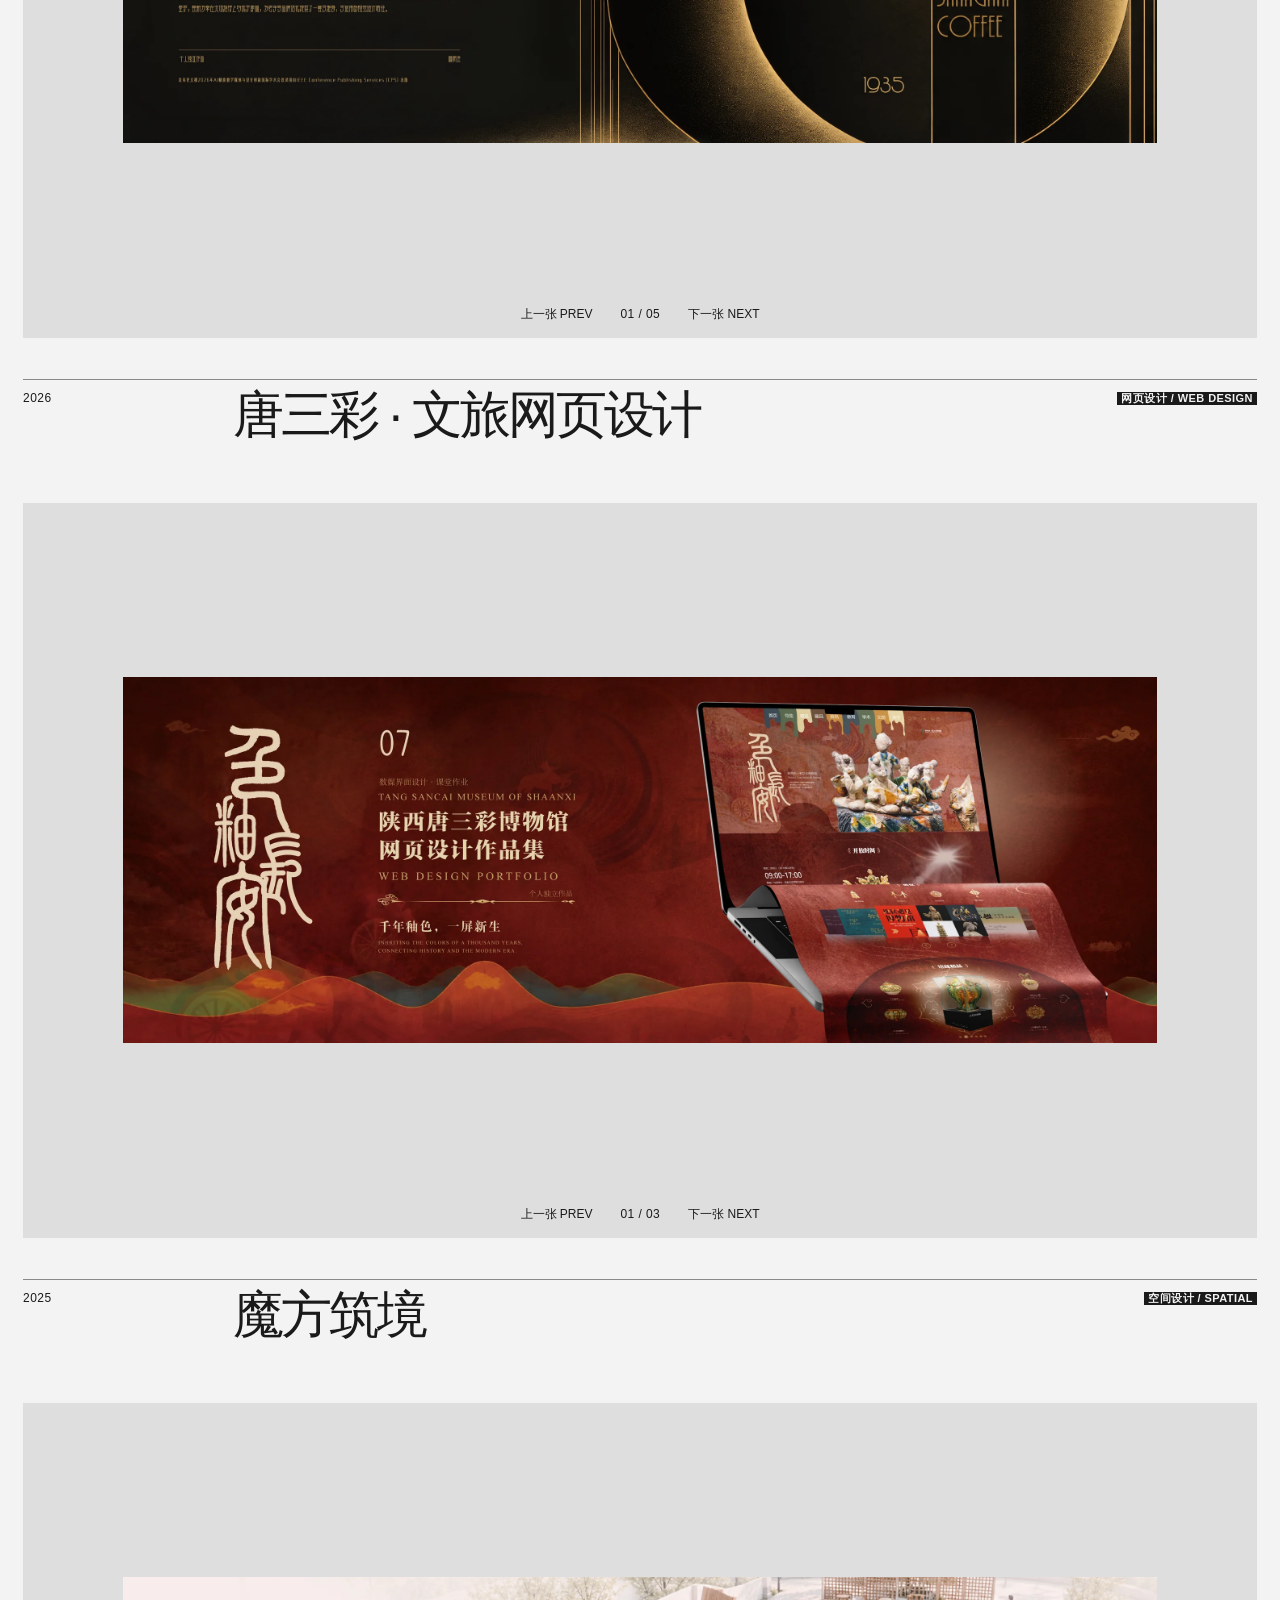
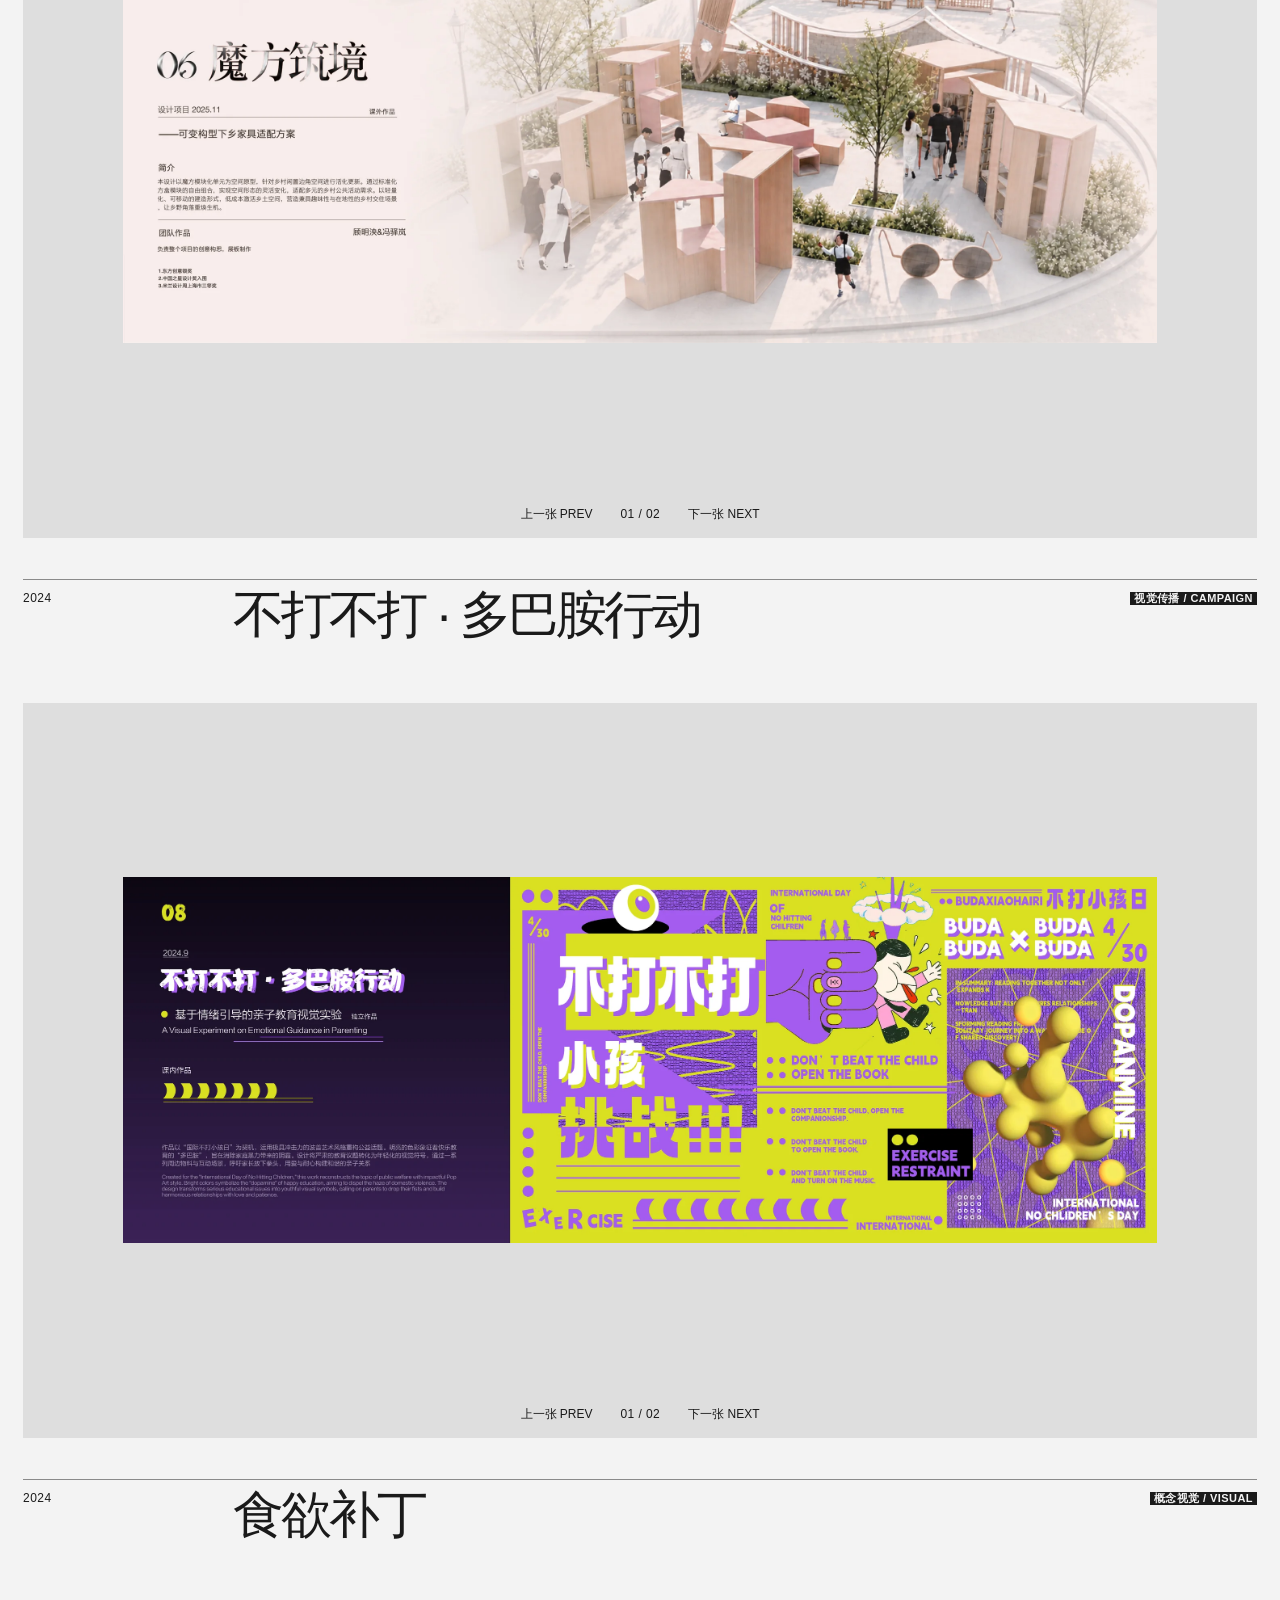
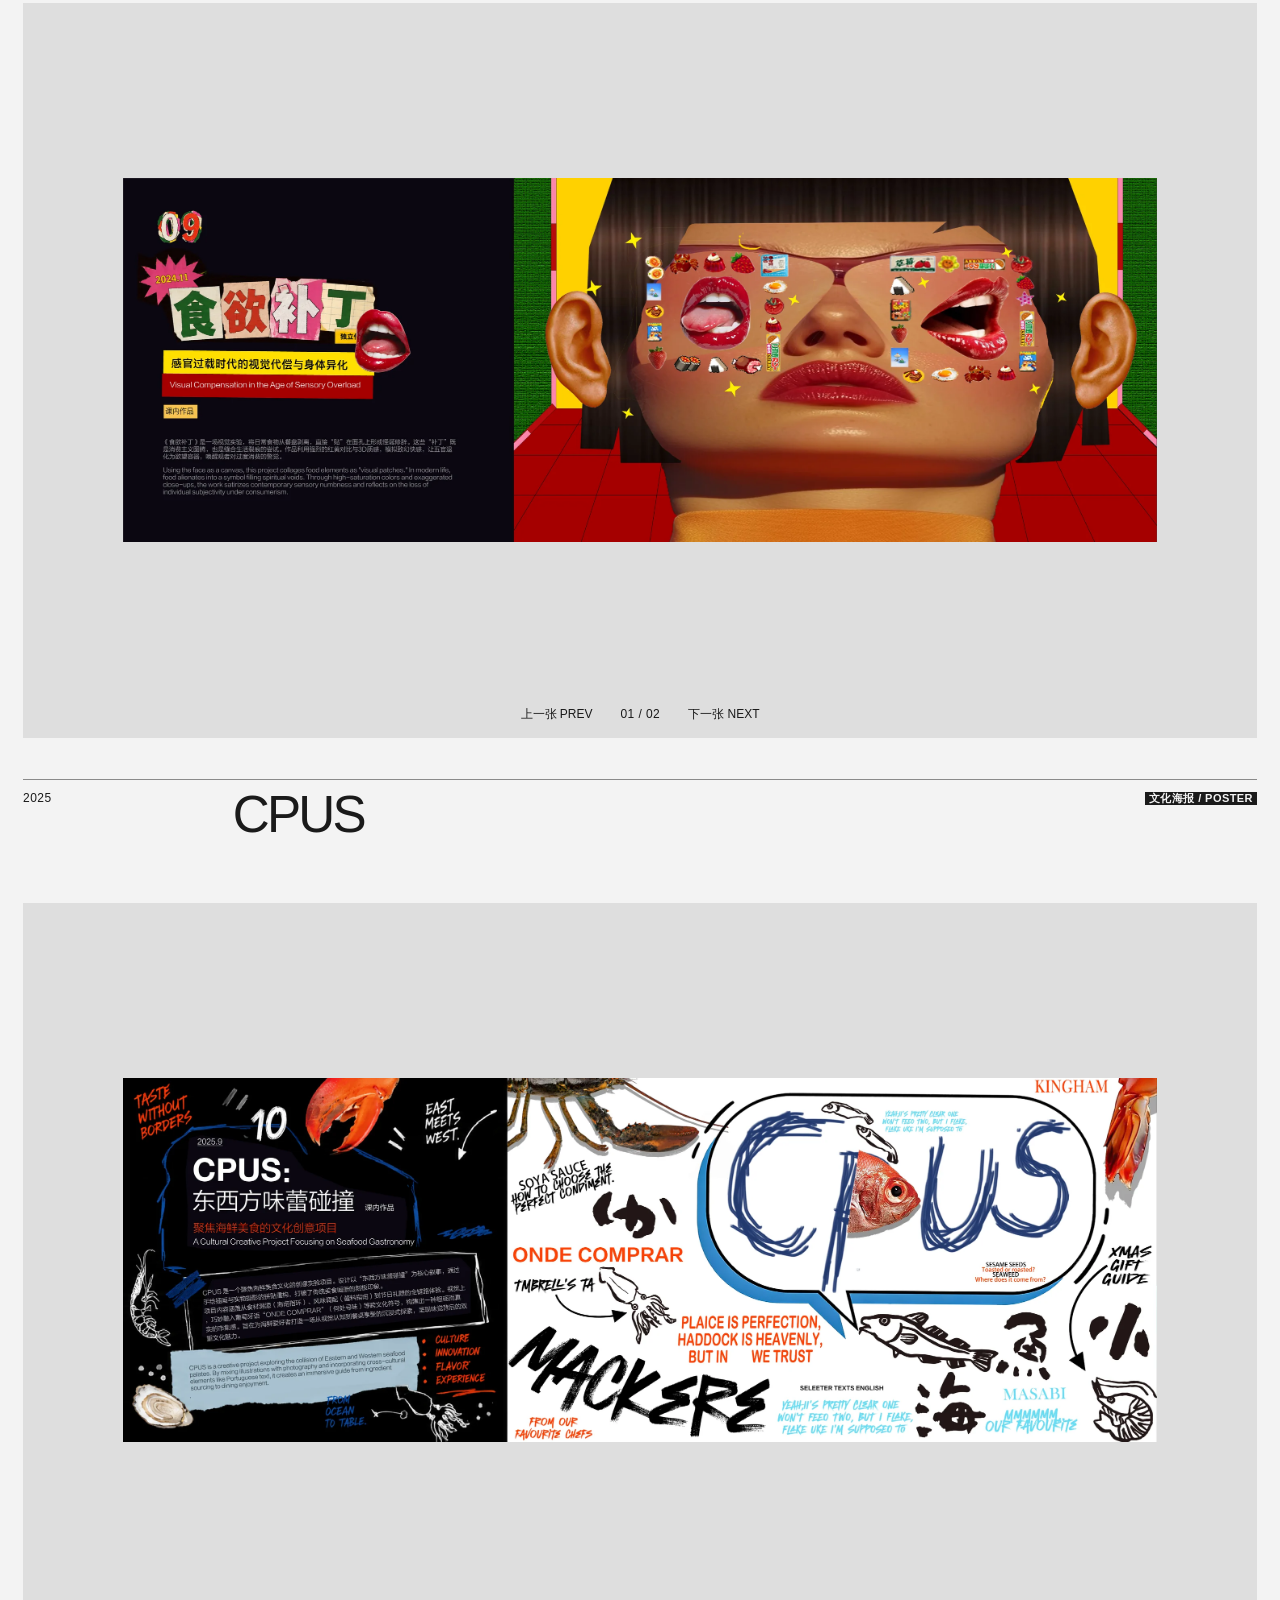
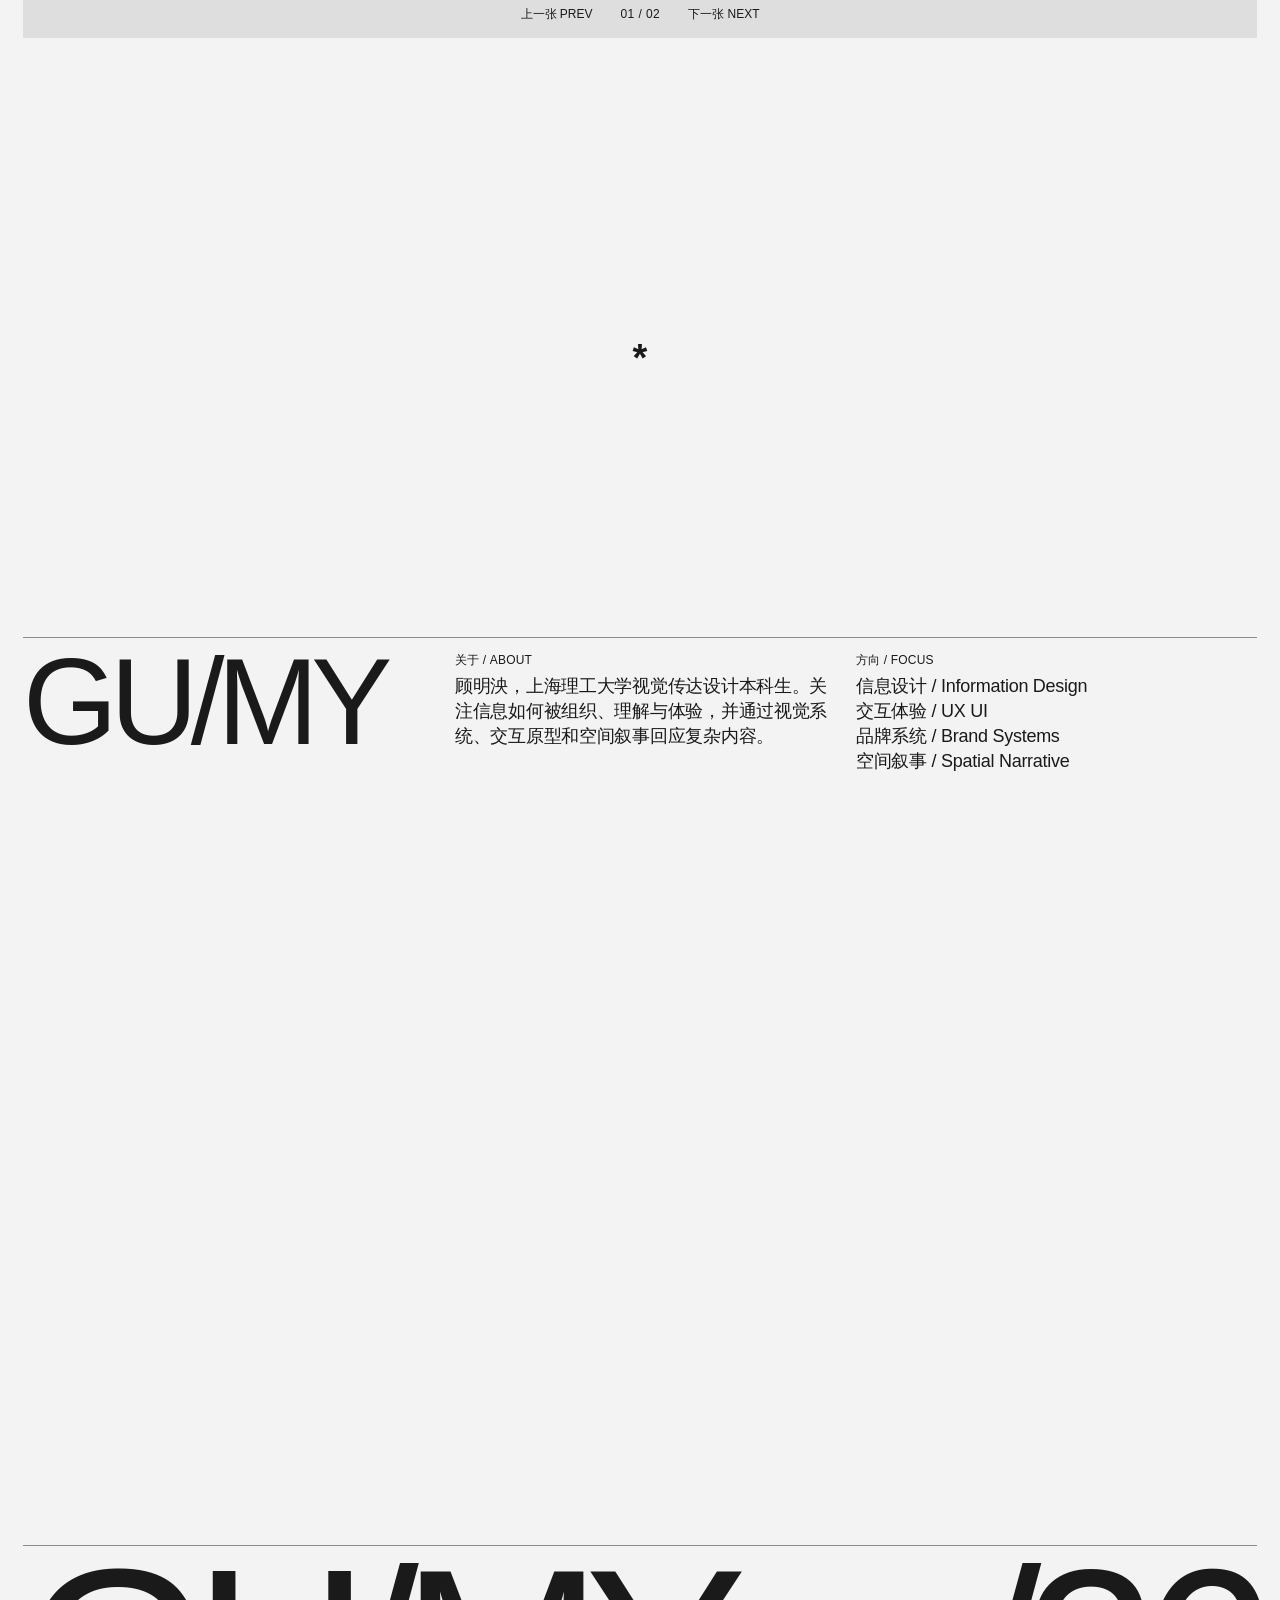
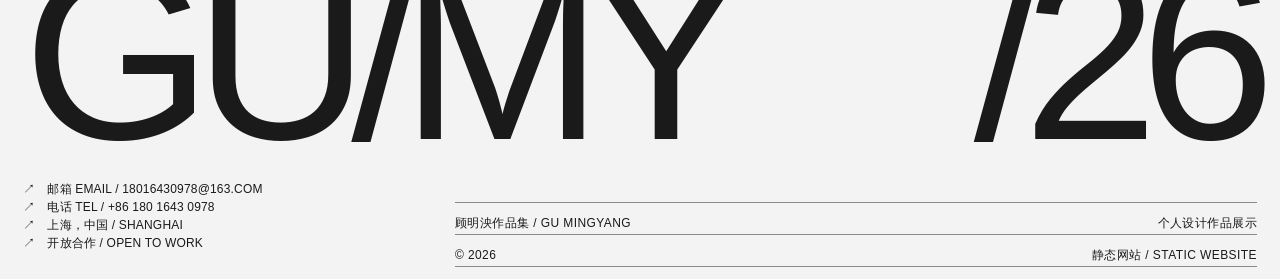
==== commit 13635a68: "Optimize images and media loading for performance" ====
--- a/archive.html
+++ b/archive.html
@@ -6,6 +6,7 @@
     <meta name="description" content="顾明泱设计作品档案，涵盖信息设计、交互体验、品牌与视觉系统。" />
     <meta name="theme-color" content="#f3f3f3" />
     <title>作品档案 — 顾明泱作品集</title>
+    <link rel="icon" href="data:," />
     <link rel="stylesheet" href="styles.css" />
   </head>
   <body>
@@ -35,7 +36,7 @@
       <div class="menu-latest">
         <p>/ 最新项目 LATEST</p>
         <a class="menu-card" href="#project-yuhuashi-info">
-          <img src="assets/covers/yuhuashi-info.jpg" alt="金陵雨花石录项目缩略图" />
+          <img src="assets/covers-web/yuhuashi-info.webp" alt="金陵雨花石录项目缩略图" />
           <span><b>01 /</b> 金陵雨花石录 · 信息图谱</span>
         </a>
       </div>
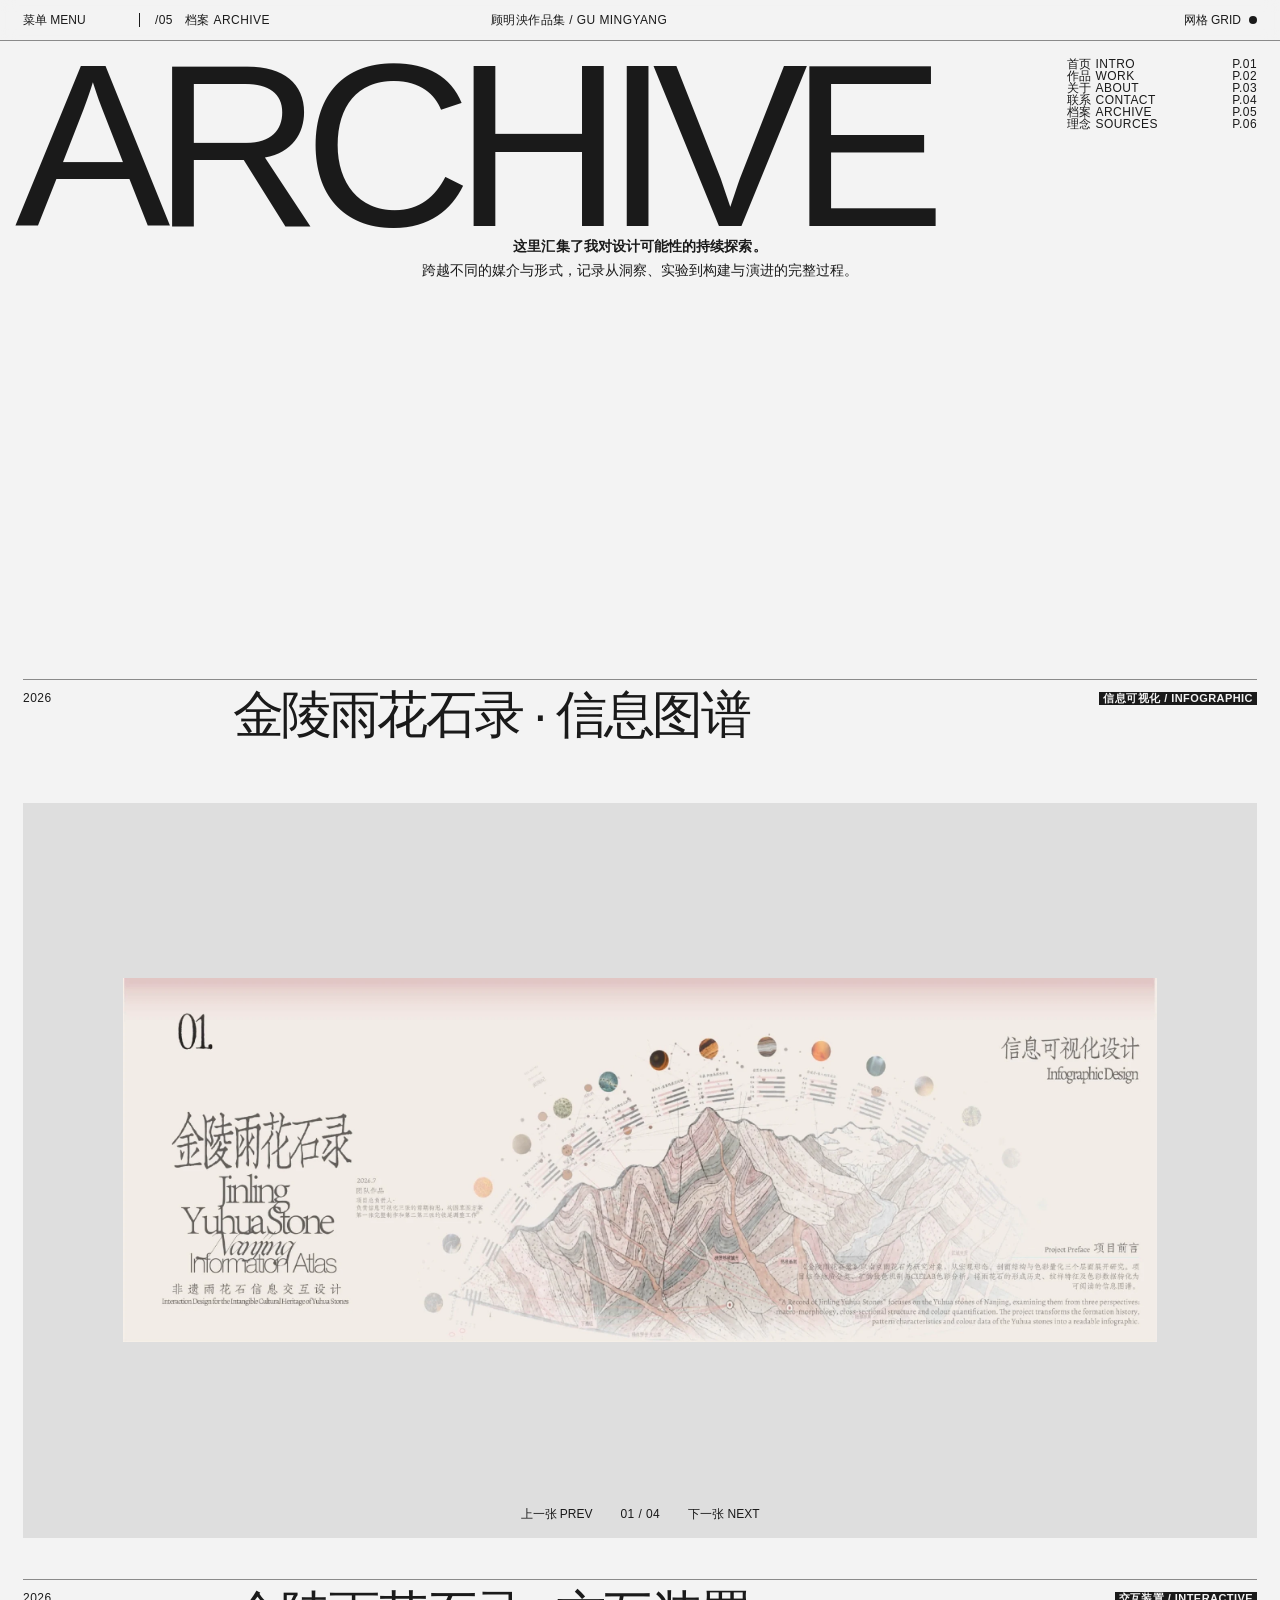
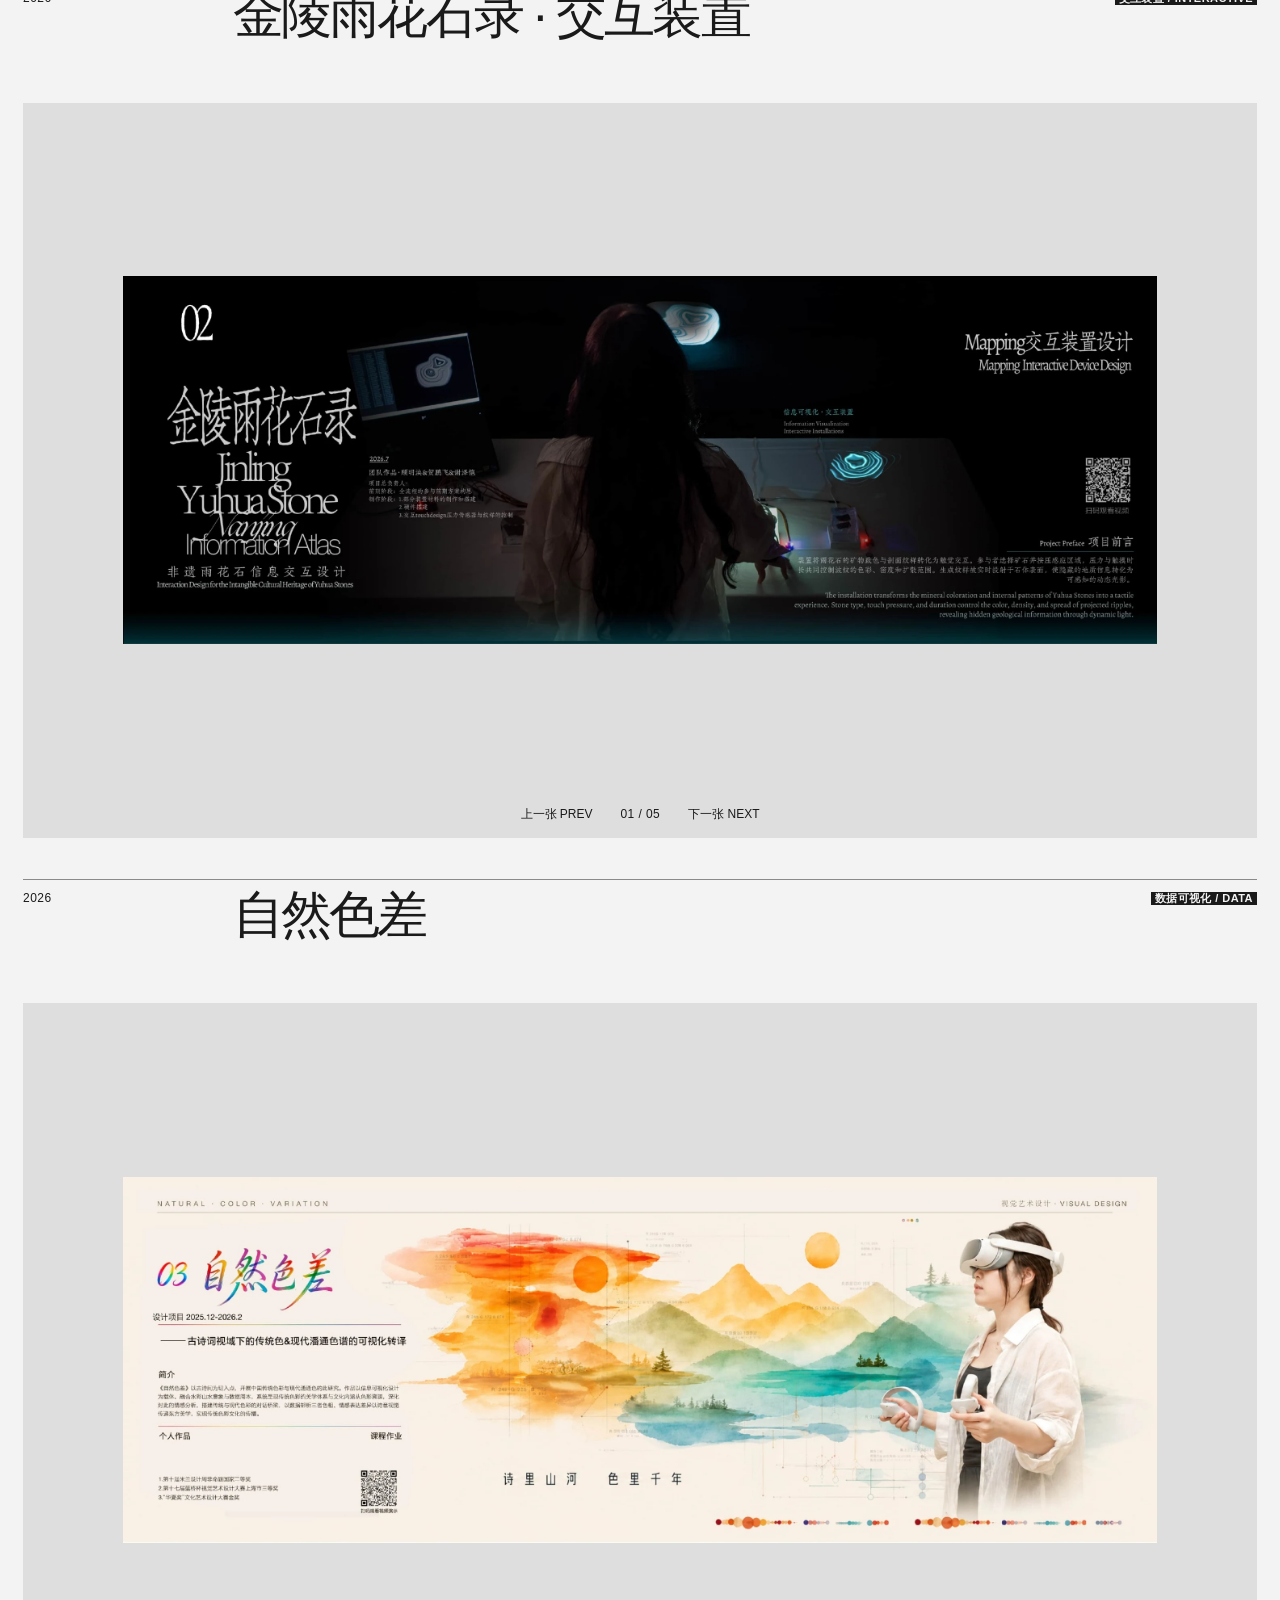
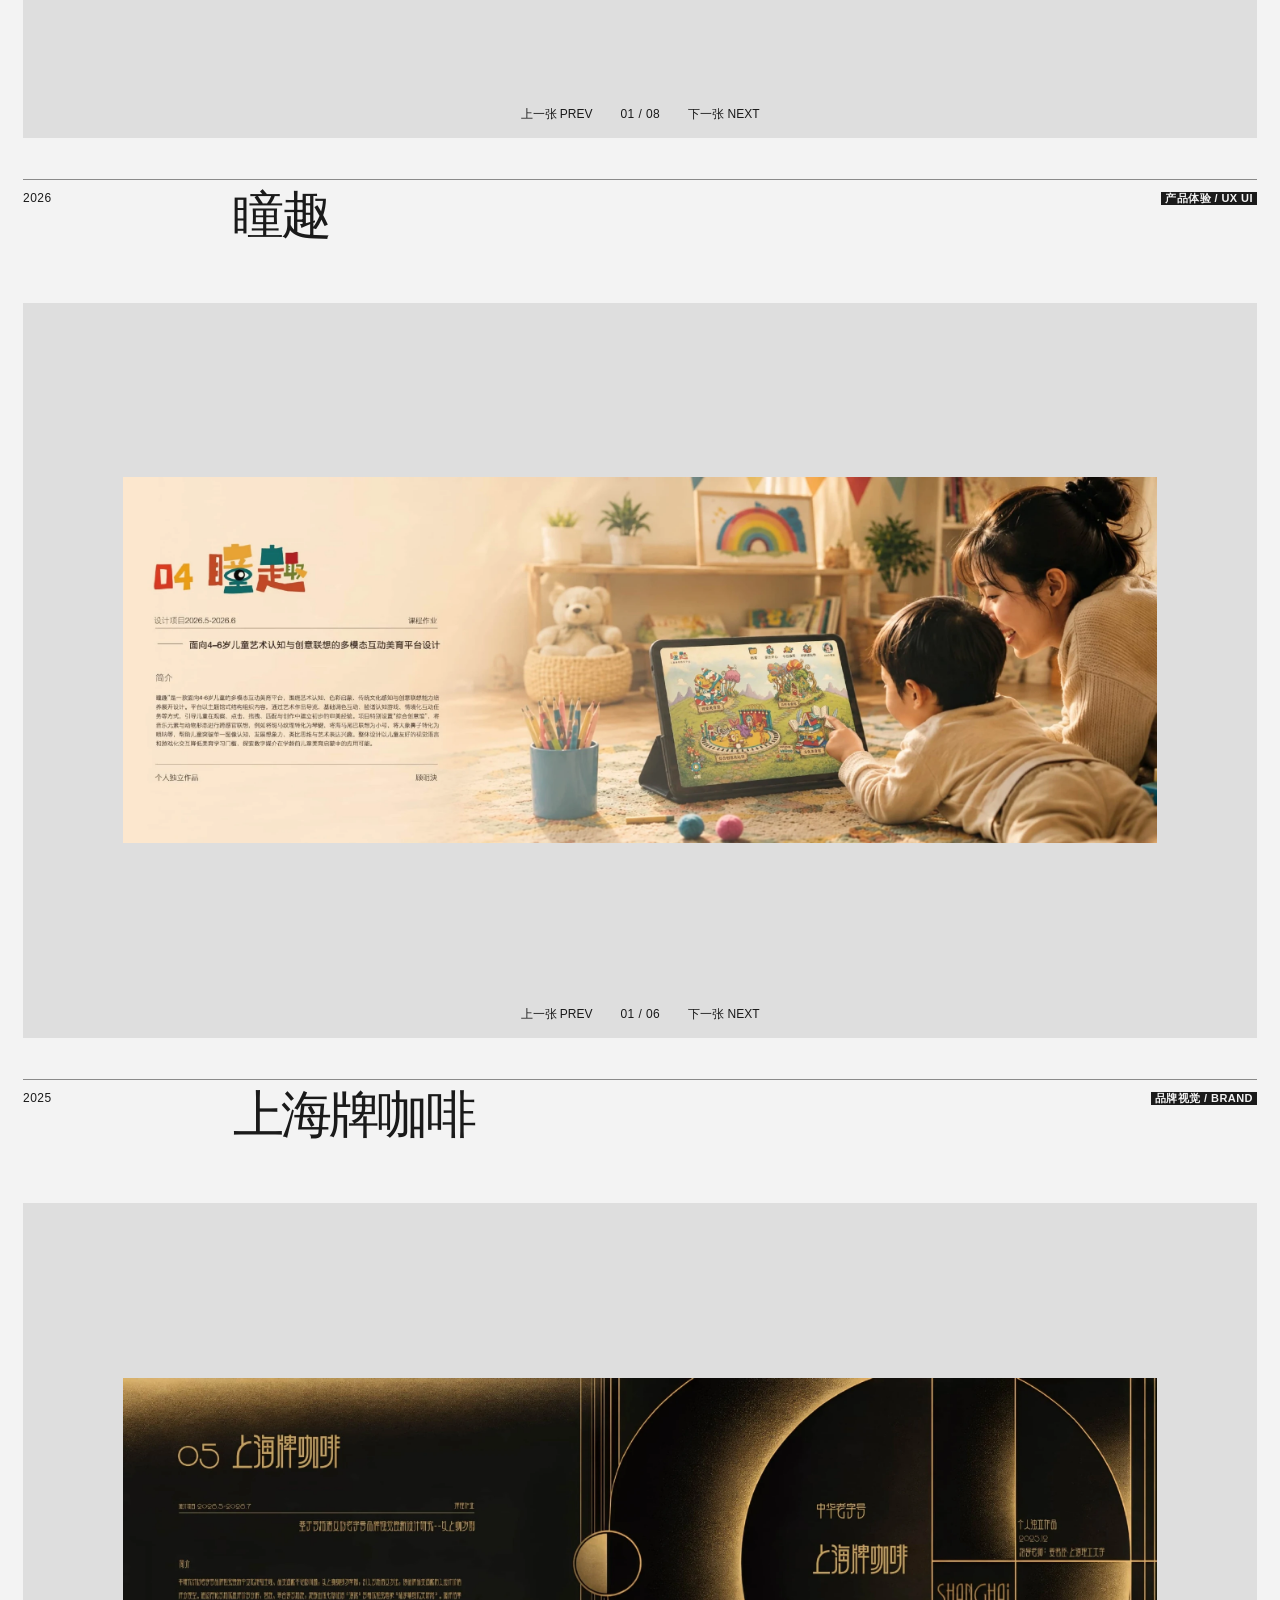
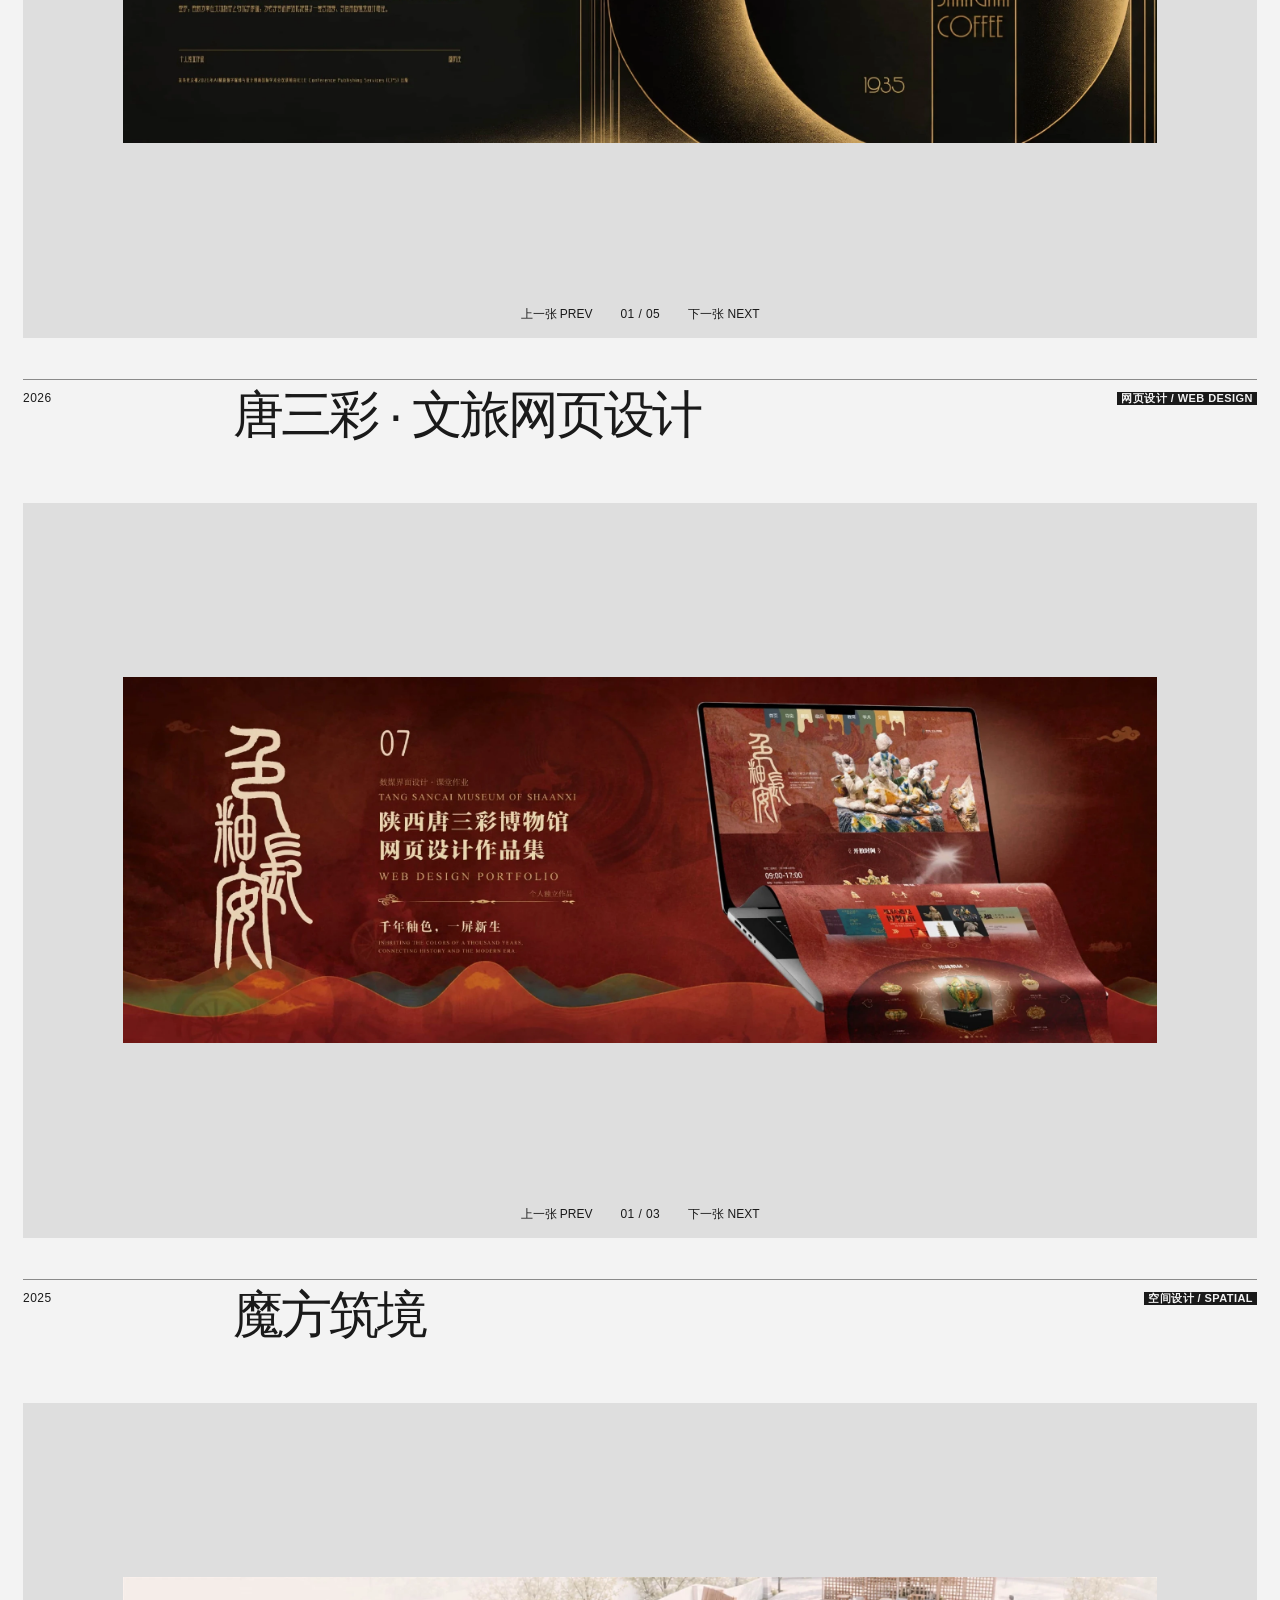
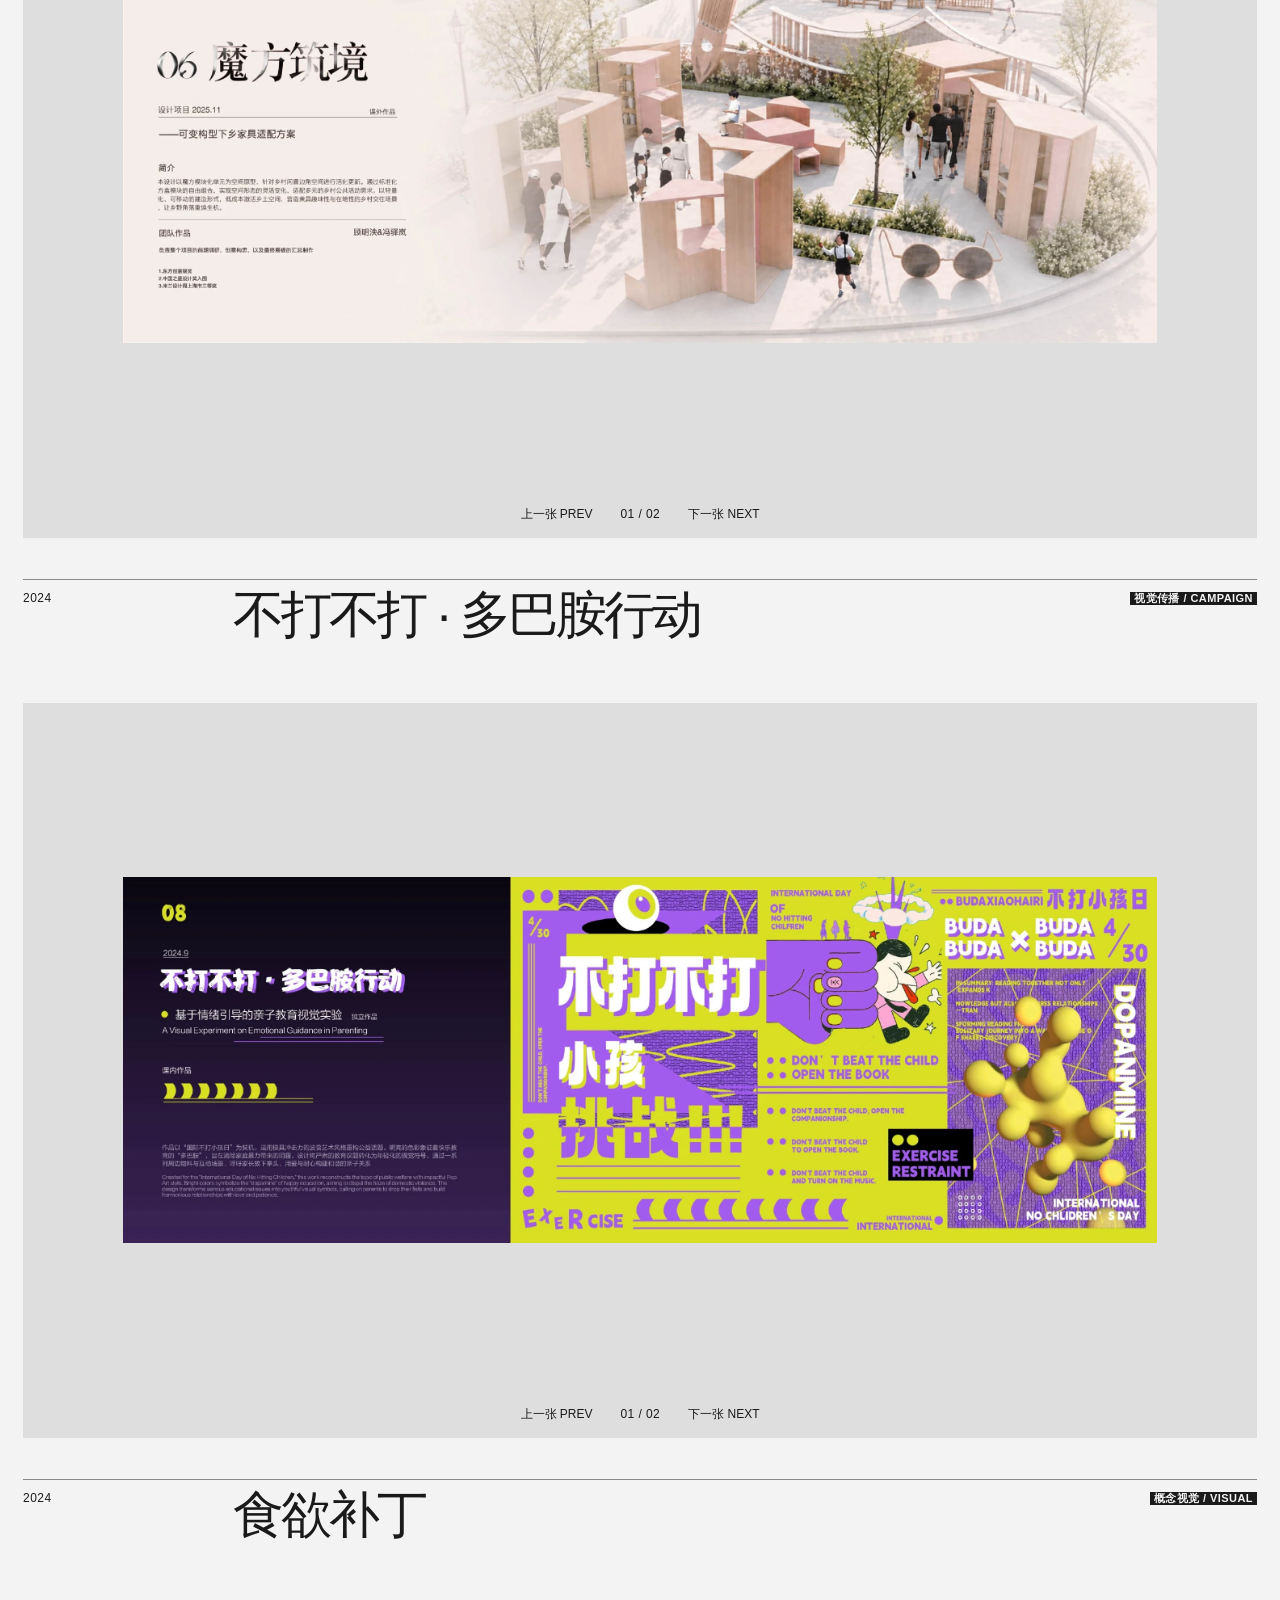
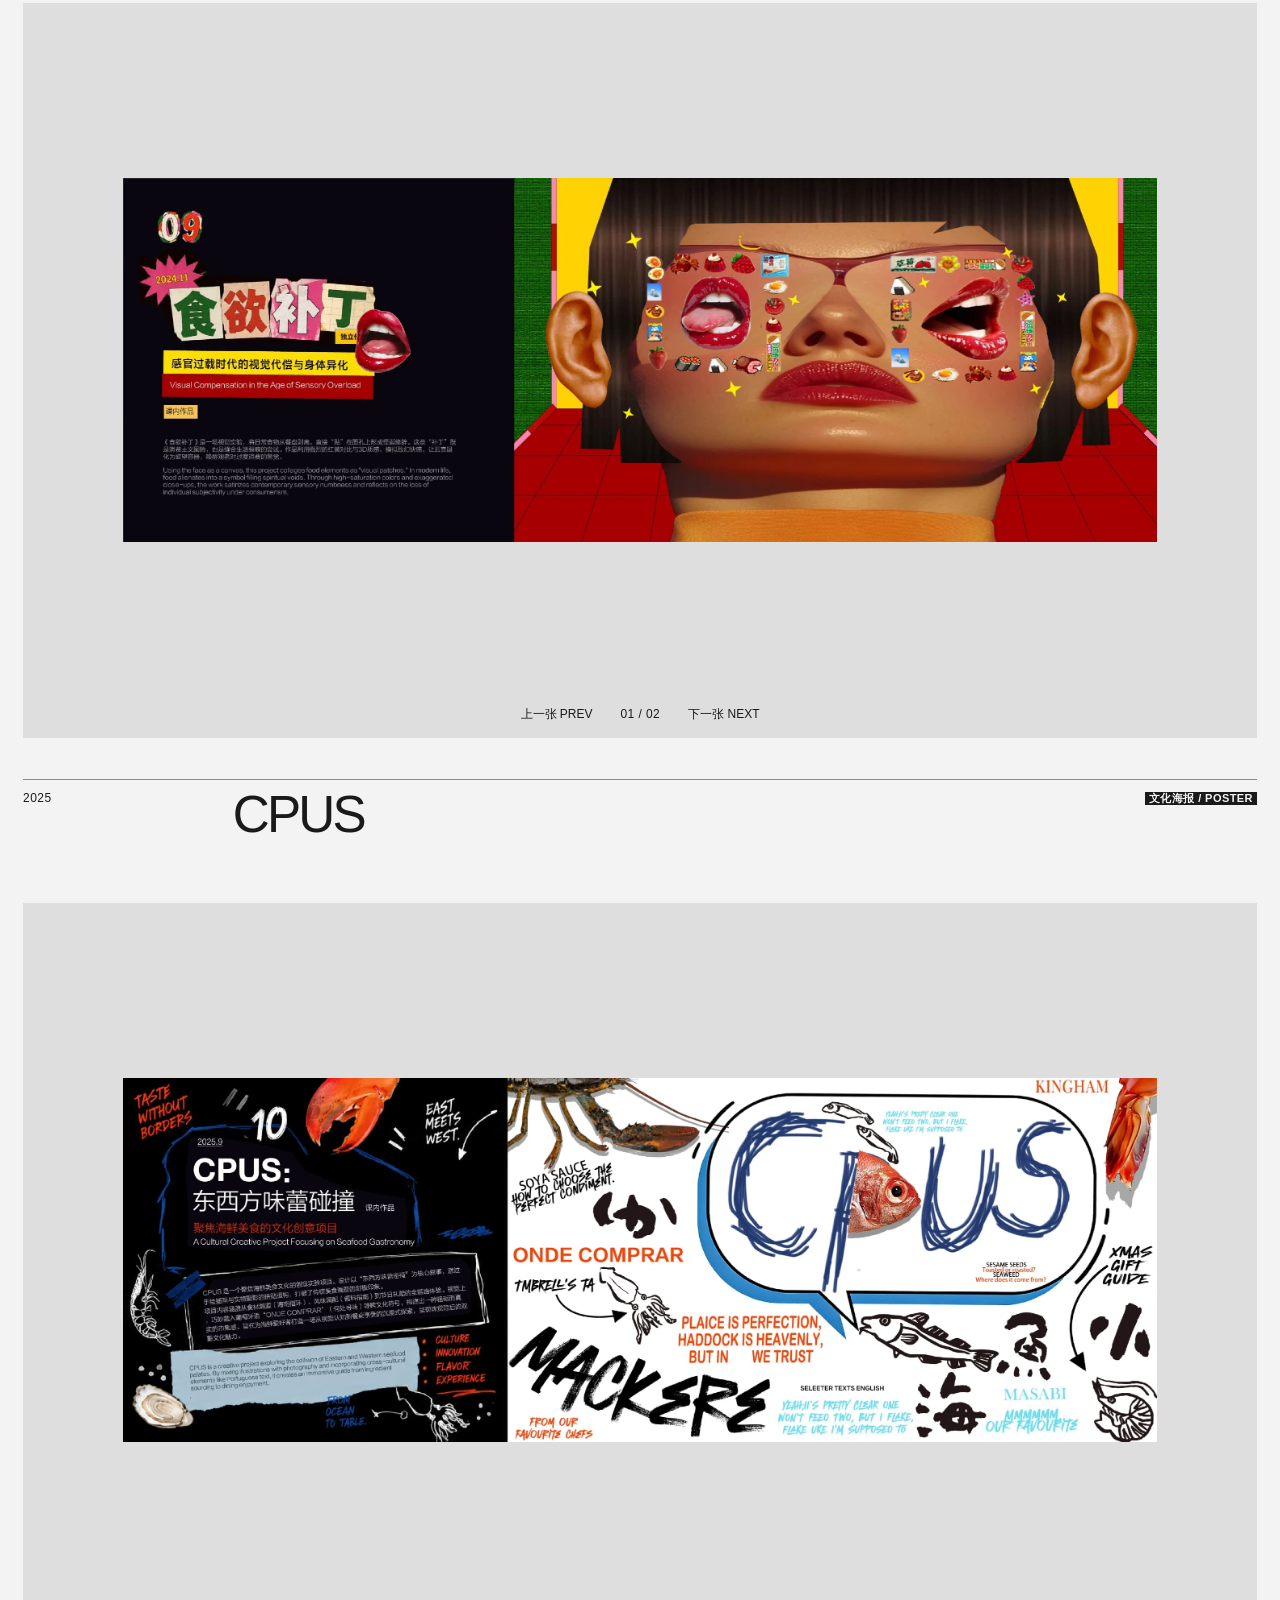
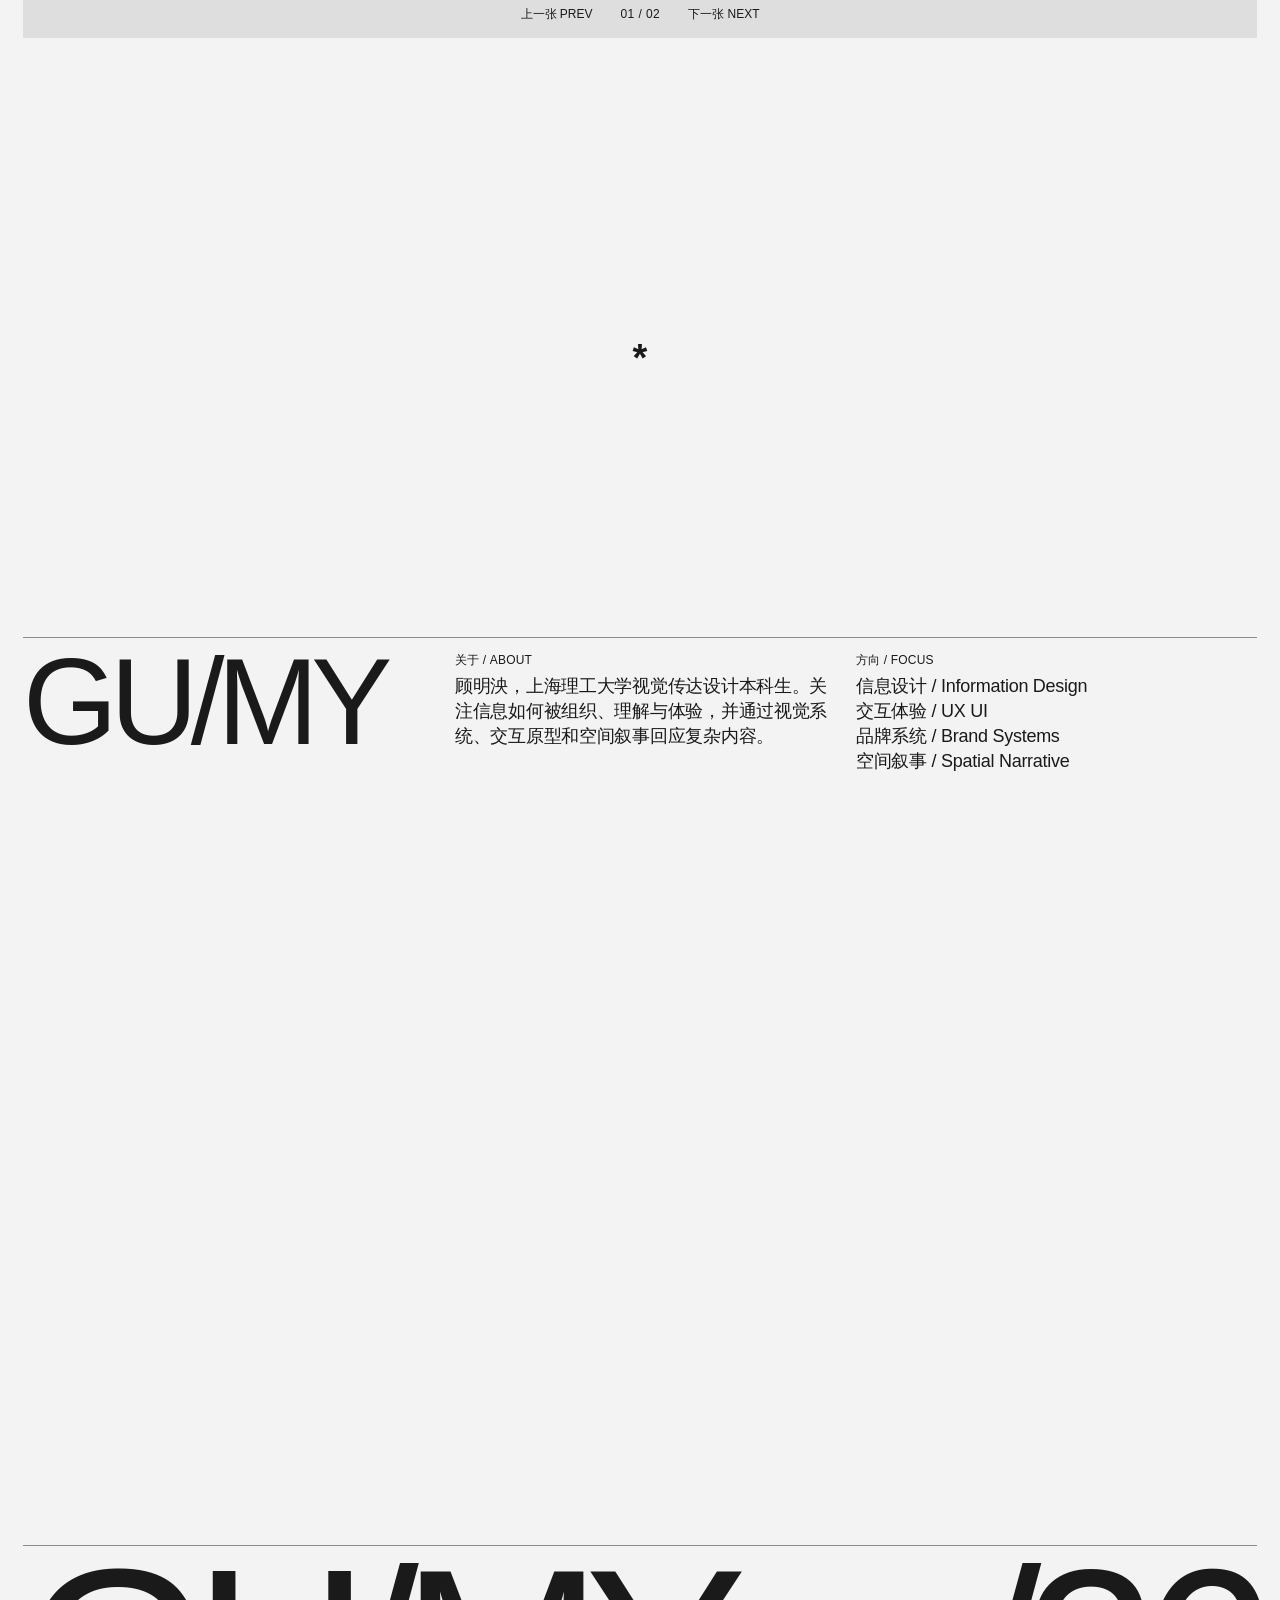
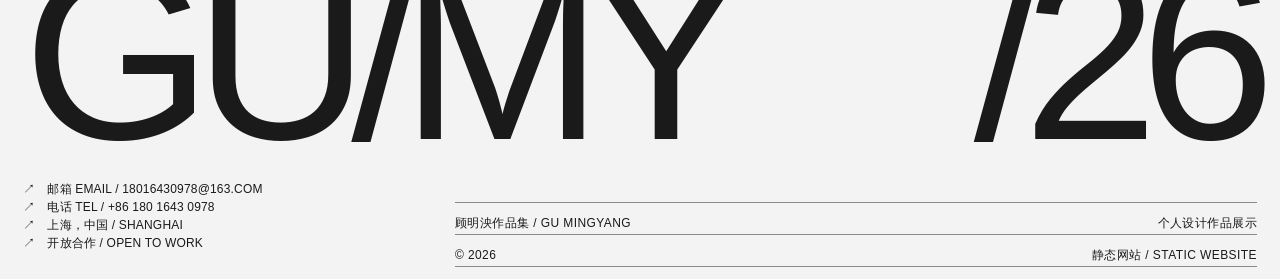
==== commit 114be100: "Fix mobile layout and optimize portfolio media" ====
--- a/archive.html
+++ b/archive.html
@@ -7,7 +7,7 @@
     <meta name="theme-color" content="#f3f3f3" />
     <title>作品档案 — 顾明泱作品集</title>
     <link rel="icon" href="data:," />
-    <link rel="stylesheet" href="styles.css" />
+    <link rel="stylesheet" href="styles.css?v=20260918c" />
   </head>
   <body>
     <a class="skip-link" href="#archive">跳至项目档案</a>
@@ -140,6 +140,6 @@
         <i></i><i></i><i></i><i></i><i></i><i></i>
       </div>
     </div>
-    <script src="script.js"></script>
+    <script src="script.js?v=20260918c"></script>
   </body>
 </html>
--- a/styles.css
+++ b/styles.css
@@ -8,9 +8,9 @@
 }
 
 * { box-sizing: border-box; }
-html { scroll-behavior: smooth; }
+html { overflow-x: hidden; scroll-behavior: smooth; }
 body { margin: 0; overflow-x: hidden; background: var(--paper); color: var(--ink); font-family: var(--sans); font-size: 12px; line-height: 1; letter-spacing: .015em; }
-button, a { color: inherit; font: inherit; }
+button, a { color: inherit; font: inherit; touch-action: manipulation; }
 button { padding: 0; border: 0; background: none; cursor: pointer; }
 a { text-decoration: none; }
 img { display: block; max-width: 100%; }
@@ -114,11 +114,21 @@
 .slides { position: absolute; inset: 0; }
 .slide {
   position: absolute; inset: 0; display: grid; place-items: center; padding: 48px 60px 68px;
-  opacity: 0; transform: translateX(3%); transition: opacity .45s ease, transform .6s cubic-bezier(.77,0,.18,1);
-}
-.slide.is-active { opacity: 1; transform: none; z-index: 2; }
+  opacity: 0; pointer-events: none; transform: translateX(3%); transition: opacity .45s ease, transform .6s cubic-bezier(.77,0,.18,1);
+}
+.slide.is-active { opacity: 1; pointer-events: auto; transform: none; z-index: 2; }
 .slide img { width: 100%; height: 100%; object-fit: contain; }
-.slide video { width: 100%; height: 100%; object-fit: contain; background: #0b0b0d; }
+.slide video { position: relative; z-index: 1; width: 100%; height: 100%; object-fit: contain; background: #0b0b0d; }
+.slide-video { isolation: isolate; }
+.video-play {
+  position: absolute; z-index: 4; top: 50%; left: 50%; display: flex; align-items: center; gap: 11px;
+  min-height: 44px; padding: 10px 16px 10px 11px; border: 1px solid rgba(255,255,255,.75); border-radius: 999px;
+  background: rgba(10,10,12,.84); color: #fff; letter-spacing: .05em; transform: translate(-50%, -50%);
+  backdrop-filter: blur(8px); transition: opacity .18s ease, transform .18s ease, visibility .18s;
+}
+.video-play i { display: grid; width: 24px; height: 24px; place-items: center; border-radius: 50%; background: #fff; color: #111; font-size: 9px; font-style: normal; padding-left: 1px; }
+.video-play:hover { transform: translate(-50%, -50%) scale(1.035); }
+.video-play.is-hidden { opacity: 0; visibility: hidden; pointer-events: none; }
 .slide-controls {
   position: absolute; z-index: 5; left: 50%; bottom: 18px; transform: translateX(-50%);
   display: grid; grid-template-columns: auto auto auto; gap: 28px; align-items: center; text-transform: uppercase; letter-spacing: .035em;
@@ -156,28 +166,32 @@
 
 @media (max-width: 760px) {
   :root { --drawer-width: calc(100vw - 58px); }
-  .site-header { height: 44px; padding: 0 14px; grid-template-columns: 90px 1fr auto; }
-  .page-code { grid-template-columns: 12px 31px 1fr; }
+  body.menu-open { overflow: hidden; }
+  .site-header { height: 48px; padding: 0 14px; grid-template-columns: auto minmax(0, 1fr) auto; gap: 12px; }
+  .menu-trigger, .grid-trigger { min-height: 44px; display: flex; align-items: center; }
+  .page-code { min-width: 0; grid-template-columns: 12px 31px minmax(0, 1fr); overflow: hidden; }
+  .page-code b { overflow: hidden; text-overflow: ellipsis; white-space: nowrap; }
   .site-id { display: none; }
   .grid-trigger { justify-self: end; }
-  .hero { min-height: 88vh; padding: 44px 14px 0; }
+  .hero { min-height: 78vh; padding: 48px 14px 64px; }
   .hero-index { display: none; }
   .hero h1 { margin: 8px 0 0; display: block; font-size: 35vw; line-height: .74; letter-spacing: -.08em; }
   .hero h1 span { display: block; }
   .hero h1 span:last-child { padding-left: 25%; }
-  .hero-copy { width: 100%; margin: 14px 0 0; text-align: left; font-size: 15px; line-height: .98; }
+  .hero-copy { width: 100%; margin: 14px 0 0; text-align: left; font-size: 15px; line-height: 1.25; }
   .hero-copy p:last-child { width: 90%; margin: 10px auto 0; text-align: center; }
 
   .archive { padding: 0 14px; }
   .project { min-height: 100vh; scroll-margin-top: 44px; }
   .project-head { grid-template-columns: 1fr auto; min-height: 103px; padding-top: 4px; }
   .project-head time { grid-column: 1; }
-  .project-head h2 { grid-column: 1 / -1; grid-row: 2; font-size: 30px; white-space: nowrap; overflow: hidden; text-overflow: ellipsis; }
+  .project-head h2 { grid-column: 1 / -1; grid-row: 2; font-size: clamp(25px, 7.7vw, 32px); line-height: .96; white-space: normal; overflow-wrap: anywhere; }
   .project-head > span { grid-column: 2; grid-row: 1; }
   .project-float { display: none; }
   .project-stage { height: 56vh; min-height: 400px; }
   .slide { padding: 30px 0 58px; }
-  .slide-controls { bottom: 17px; gap: 20px; }
+  .slide-controls { bottom: 10px; gap: 12px; }
+  .slide-controls button { min-width: 92px; min-height: 44px; }
 
   .menu-panel { padding: 14px 14px 40px; }
   .menu-head h2 { font-size: 48px; margin-bottom: 68px; }
@@ -190,15 +204,21 @@
   .about-grid { grid-template-columns: 1fr; gap: 24px; }
   .about-grid h2 { font-size: 30vw; }
   .about-grid p { font-size: 17px; }
-  footer { min-height: 100vh; padding: 0 14px 10px; }
-  .footer-lockup { overflow: hidden; }
-  .footer-lockup span, .footer-lockup b { font-size: 32vw; white-space: nowrap; }
+  footer { min-height: 86vh; padding: 0 14px max(12px, env(safe-area-inset-bottom)); }
+  .footer-lockup { display: grid; grid-template-columns: minmax(0, 1fr) auto; overflow: visible; }
+  .footer-lockup span, .footer-lockup b { min-width: 0; font-size: clamp(76px, 26vw, 112px); white-space: nowrap; }
   .footer-info { grid-template-columns: 1fr; }
   .contact-links { gap: 14px; padding: 26px 0 72px; font-size: 13px; }
   .footer-meta { grid-template-columns: 1fr; }
   .footer-meta span, .footer-meta span:nth-child(even) { padding: 8px 0; text-align: left; }
 }
 
+@media (max-width: 360px) {
+  .site-header { gap: 8px; }
+  .grid-trigger span { position: absolute; width: 1px; height: 1px; overflow: hidden; clip-path: inset(50%); white-space: nowrap; }
+  .footer-lockup span, .footer-lockup b { font-size: 24vw; }
+}
+
 @media (prefers-reduced-motion: reduce) {
   *, *::before, *::after { scroll-behavior: auto !important; transition-duration: .01ms !important; animation-duration: .01ms !important; }
 }
